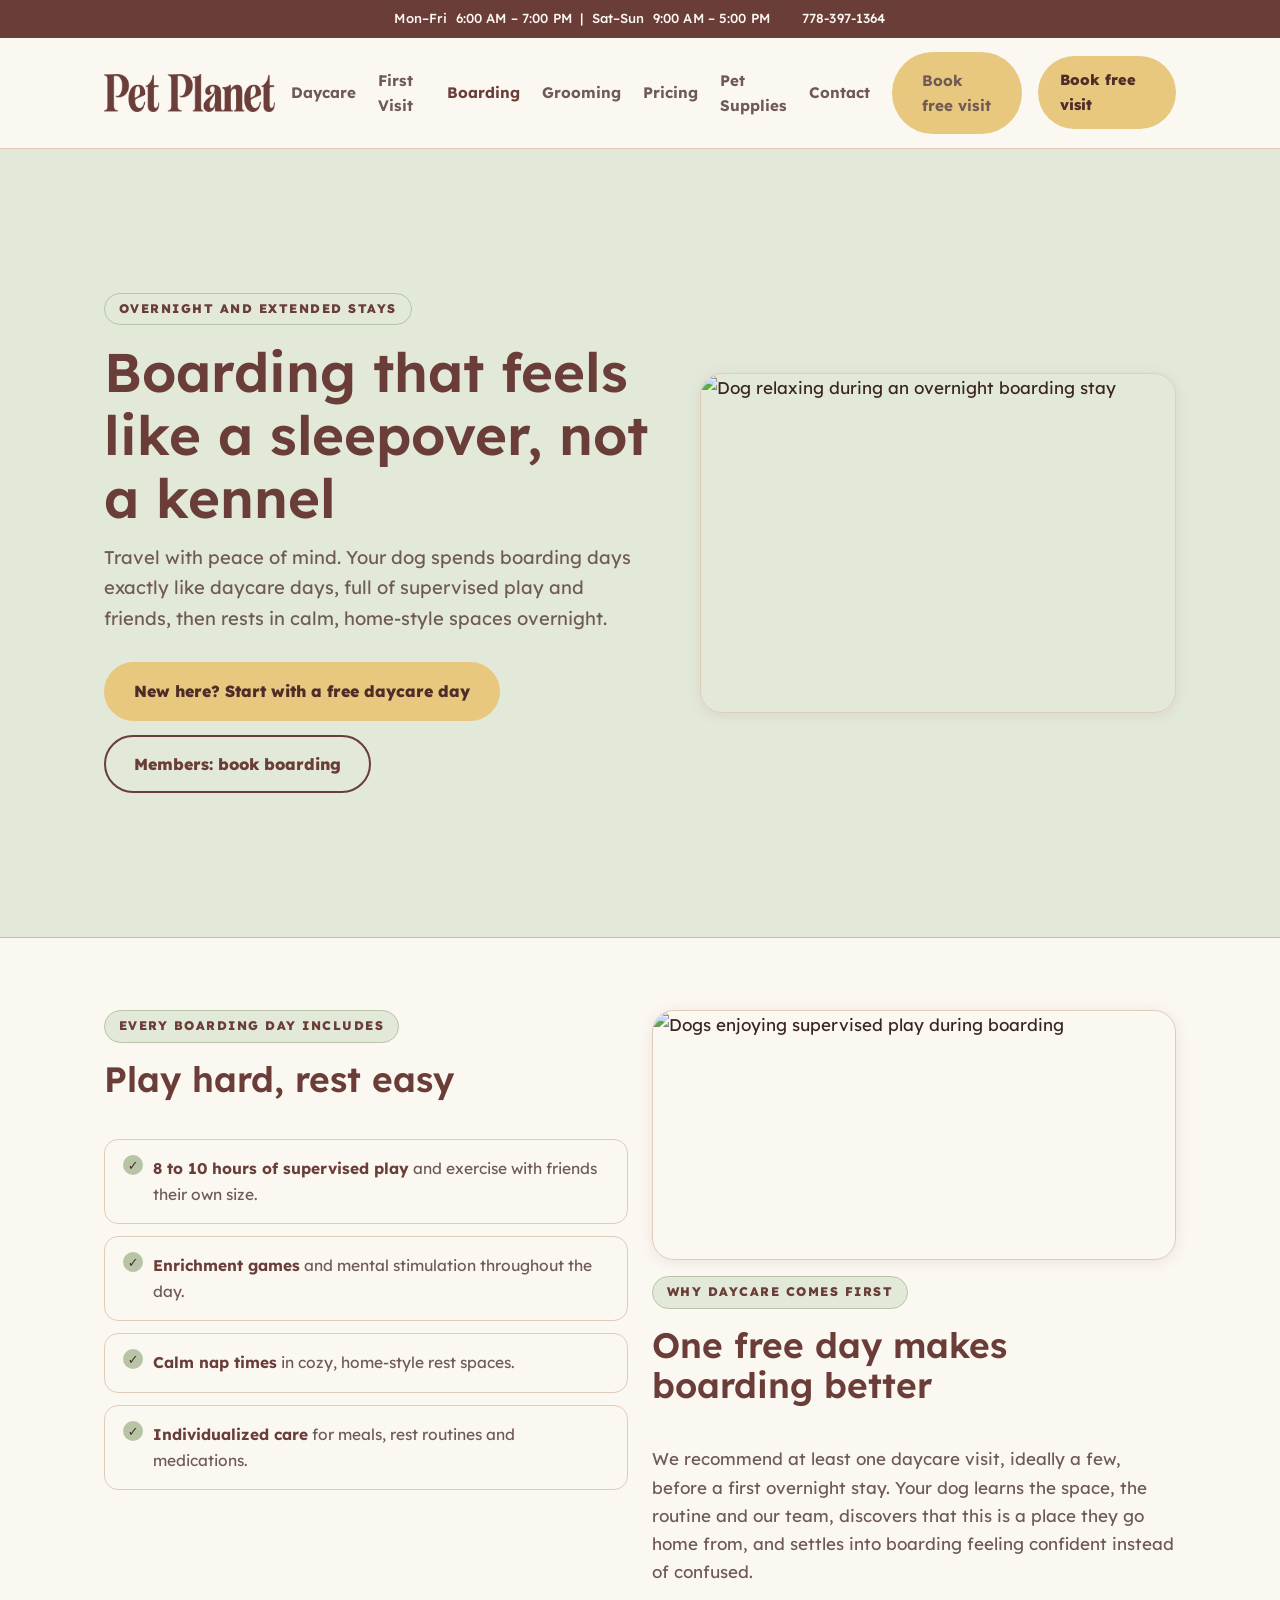
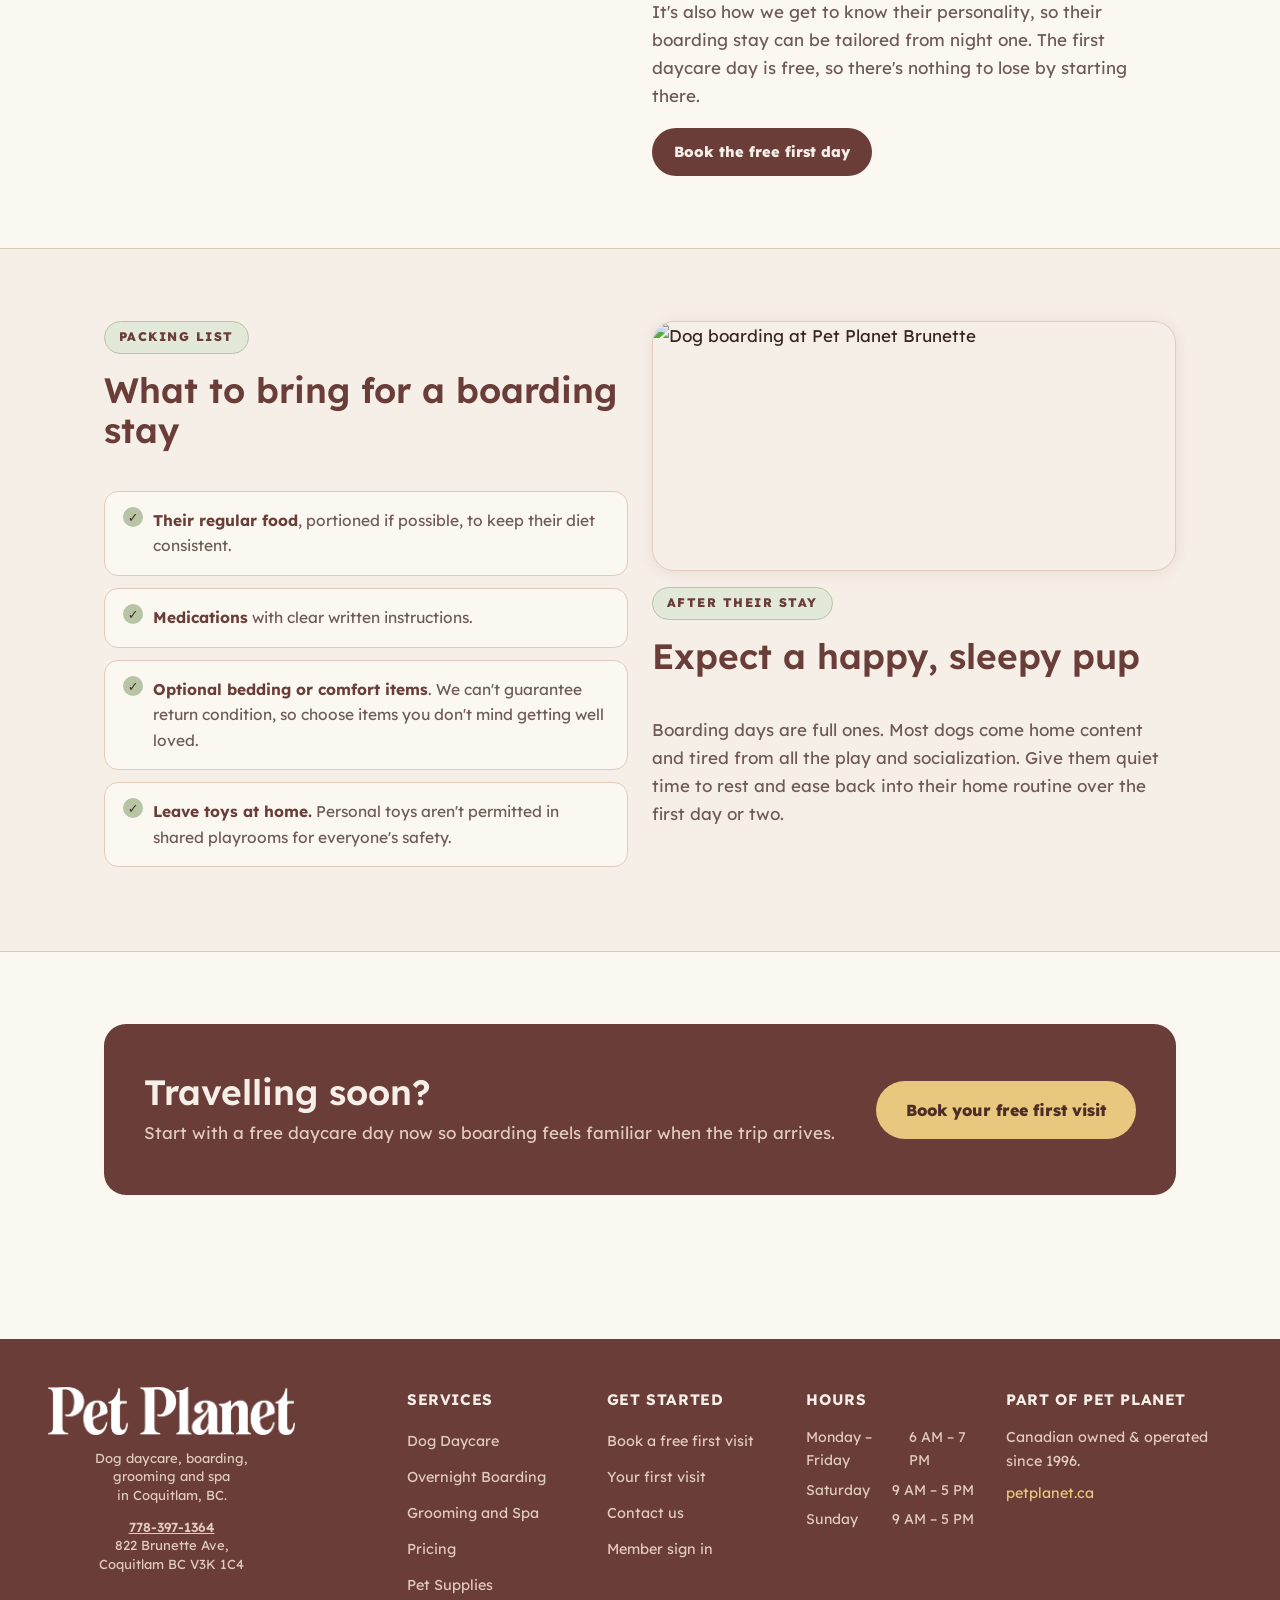
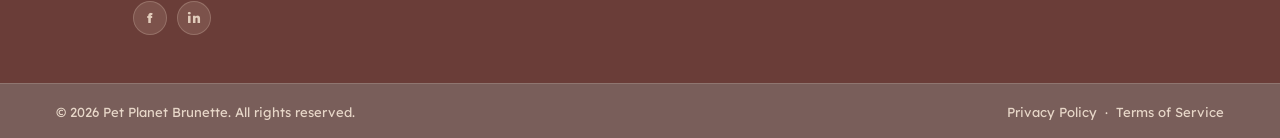
==== boarding.html @ c7ba0bad "Simplify header nav: shorten 'Your First Visit' to 'First Visit', remove Member sign in from header" ====
<!DOCTYPE html>
<html lang="en">
<head>
<meta charset="UTF-8">
<meta name="viewport" content="width=device-width, initial-scale=1">
<title>Overnight Dog Boarding in Coquitlam | Pet Planet Brunette</title>
<meta name="description" content="Safe, low-stress overnight and extended dog boarding at Pet Planet Brunette. 8 to 10 hours of daily play, home-style rest spaces, and a daycare-first introduction.">
<link rel="preconnect" href="https://fonts.googleapis.com">
<link rel="preconnect" href="https://fonts.gstatic.com" crossorigin>
<link href="https://fonts.googleapis.com/css2?family=Lexend:wght@300;400;500;600;700;800&display=swap" rel="stylesheet">
<link rel="stylesheet" href="assets/styles.css">
</head>
<body>

<div class="top-bar">
  <span>Mon&ndash;Fri &nbsp;6:00 AM &ndash; 7:00 PM &nbsp;|&nbsp; Sat&ndash;Sun &nbsp;9:00 AM &ndash; 5:00 PM</span>
  <span><a href="tel:7783971364">778-397-1364</a></span>
</div>
<header class="site-header">
  <div class="header-inner">
    <a class="logo" href="index.html">
      <img class="logo-img"
           src="assets/Pet-Planet-Wordmark-Bark-RGB.png"
           alt="Pet Planet Brunette"
           onerror="this.style.display='none';this.nextElementSibling.style.display='inline'">
      <span class="logo-fallback">Pet Planet <span>Brunette</span></span>
    </a>
    <button class="nav-toggle" aria-expanded="false" aria-label="Open menu">&#9776;</button>
    <nav class="main-nav">
      <a href="index.html">Daycare</a>
      <a href="first-visit.html">First Visit</a>
      <a href="boarding.html" class="active">Boarding</a>
      <a href="grooming.html">Grooming</a>
      <a href="pricing.html">Pricing</a>
      <a href="pet-supplies.html">Pet Supplies</a>
      <a href="contact.html">Contact</a>
    </nav>
    <div class="header-cta">
      
      <a class="btn btn-primary btn-sm" href="book.html">Book free visit</a>
    </div>
  </div>
</header>

<section class="hero">
  <div class="hero-inner">
    <div>
      <span class="eyebrow">Overnight and extended stays</span>
      <h1>Boarding that feels like a sleepover, not a kennel</h1>
      <p class="lede" style="margin-top: 14px;">Travel with peace of mind. Your dog spends boarding days exactly like daycare days, full of supervised play and friends, then rests in calm, home-style spaces overnight.</p>
      <div class="hero-actions" style="margin-top: 24px;">
        <a class="btn btn-primary" href="book.html">New here? Start with a free daycare day</a>
        <a class="btn btn-ghost" href="https://petplanetdaycare.portal.gingrapp.com/public/login">Members: book boarding</a>
      </div>
    </div>
    <img class="hero-side-img" src="https://images.unsplash.com/photo-1548199973-03cce0bbc87b?w=800&q=80" alt="Dog relaxing during an overnight boarding stay">
  </div>
</section>

<section>
  <div class="wrap">
    <div class="grid-2">
      <div>
        <div class="section-head">
          <span class="eyebrow">Every boarding day includes</span>
          <h2>Play hard, rest easy</h2>
        </div>
        <ul class="checklist">
          <li><strong>8 to 10 hours of supervised play</strong> and exercise with friends their own size.</li>
          <li><strong>Enrichment games</strong> and mental stimulation throughout the day.</li>
          <li><strong>Calm nap times</strong> in cozy, home-style rest spaces.</li>
          <li><strong>Individualized care</strong> for meals, rest routines and medications.</li>
        </ul>
      </div>
      <div>
        <img class="hero-img" src="https://images.unsplash.com/photo-1601758124510-52d02ddb7cbd?w=800&q=80" alt="Dogs enjoying supervised play during boarding">
        <div class="section-head">
          <span class="eyebrow">Why daycare comes first</span>
          <h2>One free day makes boarding better</h2>
        </div>
        <p>We recommend at least one daycare visit, ideally a few, before a first overnight stay. Your dog learns the space, the routine and our team, discovers that this is a place they go home from, and settles into boarding feeling confident instead of confused.</p>
        <p style="margin-top: 12px;">It's also how we get to know their personality, so their boarding stay can be tailored from night one. The first daycare day is free, so there's nothing to lose by starting there.</p>
        <p style="margin-top: 18px;"><a class="btn btn-dark btn-sm" href="book.html">Book the free first day</a></p>
      </div>
    </div>
  </div>
</section>

<section class="alt">
  <div class="wrap">
    <div class="grid-2">
      <div>
        <div class="section-head">
          <span class="eyebrow">Packing list</span>
          <h2>What to bring for a boarding stay</h2>
        </div>
        <ul class="checklist">
          <li><strong>Their regular food</strong>, portioned if possible, to keep their diet consistent.</li>
          <li><strong>Medications</strong> with clear written instructions.</li>
          <li><strong>Optional bedding or comfort items</strong>. We can't guarantee return condition, so choose items you don't mind getting well loved.</li>
          <li><strong>Leave toys at home.</strong> Personal toys aren't permitted in shared playrooms for everyone's safety.</li>
        </ul>
      </div>
      <div>
        <img class="hero-img" src="assets/Dog Boarding.jpg" alt="Dog boarding at Pet Planet Brunette">
        <div class="section-head">
          <span class="eyebrow">After their stay</span>
          <h2>Expect a happy, sleepy pup</h2>
        </div>
        <p>Boarding days are full ones. Most dogs come home content and tired from all the play and socialization. Give them quiet time to rest and ease back into their home routine over the first day or two.</p>
      </div>
    </div>
  </div>
</section>

<section>
  <div class="wrap">
    <div class="cta-banner">
      <div>
        <h2>Travelling soon?</h2>
        <p>Start with a free daycare day now so boarding feels familiar when the trip arrives.</p>
      </div>
      <a class="btn btn-primary" href="book.html">Book your free first visit</a>
    </div>
  </div>
</section>

<footer class="site-footer">
  <div class="footer-left">
    <img src="assets/Pet-Planet-Wordmark-Bark-RGB.png" alt="Pet Planet Brunette" style="filter:brightness(10);">
    <p>Dog daycare, boarding,<br>grooming and spa<br>in Coquitlam, BC.</p>
    <p><a href="tel:7783971364" style="color:var(--bone);font-weight:600;">778-397-1364</a><br>822 Brunette Ave,<br>Coquitlam BC V3K 1C4</p>
    <div class="footer-social">
      <a href="https://www.facebook.com/Petplanetbrunette" aria-label="Facebook" title="Facebook">f</a>
      <a href="https://www.instagram.com/petplanetbrunette/" aria-label="Instagram" title="Instagram">in</a>
    </div>
  </div>
  <div class="footer-right">
    <div>
      <h4>Services</h4>
      <ul>
        <li><a href="index.html">Dog Daycare</a></li>
        <li><a href="boarding.html">Overnight Boarding</a></li>
        <li><a href="grooming.html">Grooming and Spa</a></li>
        <li><a href="pricing.html">Pricing</a></li>
        <li><a href="pet-supplies.html">Pet Supplies</a></li>
      </ul>
    </div>
    <div>
      <h4>Get Started</h4>
      <ul>
        <li><a href="book.html">Book a free first visit</a></li>
        <li><a href="first-visit.html">Your first visit</a></li>
        <li><a href="contact.html">Contact us</a></li>
        <li><a href="https://petplanetdaycare.portal.gingrapp.com/public/login">Member sign in</a></li>
      </ul>
    </div>
    <div>
      <h4>Hours</h4>
      <div class="hours-row"><span>Monday &ndash; Friday</span><span>6 AM &ndash; 7 PM</span></div>
      <div class="hours-row"><span>Saturday</span><span>9 AM &ndash; 5 PM</span></div>
      <div class="hours-row"><span>Sunday</span><span>9 AM &ndash; 5 PM</span></div>
    </div>
    <div>
      <h4>Part of Pet Planet</h4>
      <p>Canadian owned &amp; operated since 1996.</p>
      <p style="margin-top:8px;"><a href="https://petplanet.ca" style="color:var(--butter);">petplanet.ca</a></p>
    </div>
  </div>
</footer>
<div class="footer-legal">
  <span>&copy; 2026 Pet Planet Brunette. All rights reserved.</span>
  <span>
    <a href="https://petplanet.ca/policies/privacy-policy">Privacy Policy</a> &nbsp;&middot;&nbsp;
    <a href="https://petplanet.ca/policies/terms-of-service">Terms of Service</a>
  </span>
</div><script src="assets/app.js"></script>
</body>
</html>
---- assets/styles.css ----
/* Pet Planet Brunette — brand palette only:
   Bark #6A3D38 | Sage #B7C4A5 | Butter #E8C77E | Bone #E1CCBB */

:root {
  --bark: #6A3D38;
  --bark-deep: #4E2C28;
  --sage: #B7C4A5;
  --sage-light: #E3E9D9;
  --butter: #E8C77E;
  --butter-deep: #D4AC55;
  --bone: #E1CCBB;
  --bone-light: #F6EFE7;
  --bone-lighter: #FBF7F1;
  --ink: #3A2522;
  --ink-soft: #6F5A55;
  --radius: 14px;
  --radius-lg: 22px;
  --shadow: 0 2px 14px rgba(106, 61, 56, 0.10);
  --max: 1120px;
}

* { margin: 0; padding: 0; box-sizing: border-box; }

/* Prevent horizontal overflow on all screens */
html, body { overflow-x: hidden; max-width: 100%; }

html { scroll-behavior: smooth; }

body {
  font-family: "Lexend", system-ui, sans-serif;
  color: var(--ink);
  background: var(--bone-lighter);
  line-height: 1.65;
  font-size: 17px;
}

h1, h2, h3, .display {
  font-family: "Lexend", sans-serif;
  font-weight: 600;
  line-height: 1.15;
  color: var(--bark);
}

h1 { font-size: clamp(2.1rem, 4.5vw, 3.4rem); }
h2 { font-size: clamp(1.6rem, 3vw, 2.2rem); }
h3 { font-size: 1.25rem; }

p { color: var(--ink-soft); }

a { color: var(--bark); }

img { max-width: 100%; display: block; }

.wrap { max-width: var(--max); margin: 0 auto; padding: 0 24px; }

.eyebrow {
  display: inline-block;
  font-size: 0.78rem;
  font-weight: 800;
  letter-spacing: 0.12em;
  text-transform: uppercase;
  color: var(--bark);
  background: var(--sage-light);
  border: 1px solid var(--sage);
  padding: 5px 14px;
  border-radius: 999px;
  margin-bottom: 16px;
}

/* Buttons */
.btn {
  display: inline-flex;
  align-items: center;
  justify-content: center;
  font-family: "Lexend", sans-serif;
  font-weight: 800;
  font-size: 1rem;
  text-decoration: none;
  border-radius: 999px;
  padding: 14px 28px;
  min-height: 48px;
  border: 2px solid transparent;
  cursor: pointer;
  transition: transform 0.15s ease, box-shadow 0.15s ease, background 0.15s ease;
}
.btn:hover { transform: translateY(-2px); box-shadow: var(--shadow); }
.btn:focus-visible { outline: 3px solid var(--butter-deep); outline-offset: 2px; }

.btn-primary { background: var(--butter); color: var(--bark-deep); }
.btn-primary:hover { background: var(--butter-deep); }

.btn-dark { background: var(--bark); color: var(--bone-light); }
.btn-dark:hover { background: var(--bark-deep); }

.btn-ghost {
  background: transparent;
  color: var(--bark);
  border-color: var(--bark);
}
.btn-ghost:hover { background: var(--bone-light); }

.btn-sm { padding: 10px 20px; font-size: 0.92rem; min-height: 44px; }

/* Top bar */
.top-bar {
  background: var(--bark);
  color: var(--bone-lighter);
  display: flex;
  justify-content: center;
  gap: 32px;
  padding: 8px 24px;
  font-size: 0.82rem;
  font-weight: 500;
  letter-spacing: 0.01em;
}
.top-bar a { color: var(--bone-lighter); text-decoration: none; }
.top-bar a:hover { text-decoration: underline; }

/* Logo fallback */
.logo-fallback {
  font-family: "Lexend", sans-serif;
  font-weight: 700;
  font-size: 1.1rem;
  color: var(--bark);
  display: none;
}
.logo-fallback span { color: var(--butter-deep, #b8960a); }

/* Header */
.site-header {
  background: var(--bone-lighter);
  border-bottom: 1px solid var(--bone);
  position: sticky;
  top: 0;
  z-index: 50;
}
.header-inner {
  display: flex;
  align-items: center;
  justify-content: space-between;
  gap: 16px;
  padding: 14px 24px;
  max-width: var(--max);
  margin: 0 auto;
}
.logo {
  font-family: "Lexend", sans-serif;
  font-weight: 700;
  font-size: 1.35rem;
  color: var(--bark);
  text-decoration: none;
  letter-spacing: 0.01em;
  white-space: nowrap;
}
.logo span { color: var(--butter-deep); }

.main-nav { display: flex; align-items: center; gap: 22px; }
.main-nav a {
  text-decoration: none;
  font-weight: 700;
  font-size: 0.95rem;
  color: var(--ink-soft);
  min-height: 44px;
  display: inline-flex;
  align-items: center;
}
.main-nav a:hover, .main-nav a.active { color: var(--bark); }

.header-cta { display: flex; align-items: center; gap: 12px; }
.signin-link {
  font-size: 0.88rem;
  font-weight: 700;
  color: var(--ink-soft);
  text-decoration: none;
}
.signin-link:hover { color: var(--bark); }

.nav-toggle {
  display: none;
  background: none;
  border: 2px solid var(--bark);
  border-radius: 8px;
  color: var(--bark);
  font-size: 1.2rem;
  padding: 4px 10px;
  cursor: pointer;
}

/* Hero */
.hero {
  background: var(--sage-light);
  border-bottom: 1px solid var(--sage);
}
.hero-inner {
  display: grid;
  grid-template-columns: 1.15fr 1fr;
  gap: 48px;
  align-items: center;
  padding: 72px 24px;
  max-width: var(--max);
  margin: 0 auto;
}
.hero h1 em {
  font-style: normal;
  background: linear-gradient(transparent 62%, var(--butter) 62%);
}
.hero p.lede { font-size: 1.15rem; margin: 18px 0 28px; }
.hero-actions { display: flex; gap: 14px; flex-wrap: wrap; }
.hero-note { margin-top: 14px; font-size: 0.9rem; color: var(--ink-soft); }

.hero-card {
  background: var(--bone-lighter);
  border: 1px solid var(--bone);
  border-radius: var(--radius-lg);
  box-shadow: var(--shadow);
  padding: 28px;
}
.hero-card h3 { margin-bottom: 8px; }
.hero-card ul { list-style: none; margin-top: 14px; }
.hero-card li {
  padding: 9px 0 9px 30px;
  position: relative;
  color: var(--ink-soft);
  border-bottom: 1px dashed var(--bone);
  font-size: 0.97rem;
}
.hero-card li:last-child { border-bottom: none; }
.hero-card li::before {
  content: "";
  position: absolute;
  left: 0;
  top: 14px;
  width: 16px;
  height: 16px;
  border-radius: 50%;
  background: var(--sage);
  box-shadow: inset 0 0 0 4px var(--sage-light);
  border: 1px solid var(--bark);
  opacity: 0.85;
}

/* Sections */
section { padding: 72px 0; }
.section-head { max-width: 640px; margin-bottom: 40px; }
.section-head p { margin-top: 10px; }
.center { text-align: center; }
.center .section-head { margin-left: auto; margin-right: auto; }

.alt { background: var(--bone-light); border-top: 1px solid var(--bone); border-bottom: 1px solid var(--bone); }
.dark { background: var(--bark); }
.dark h2, .dark h3 { color: var(--bone-light); }
.dark p { color: var(--bone); }

/* Cards */
.grid-3 { display: grid; grid-template-columns: repeat(3, 1fr); gap: 24px; }
.grid-2 { display: grid; grid-template-columns: repeat(2, 1fr); gap: 24px; }

.card {
  background: var(--bone-lighter);
  border: 1px solid var(--bone);
  border-radius: var(--radius-lg);
  padding: 28px;
  display: flex;
  flex-direction: column;
  gap: 12px;
}
.card .tag {
  align-self: flex-start;
  font-size: 0.72rem;
  font-weight: 800;
  letter-spacing: 0.1em;
  text-transform: uppercase;
  color: var(--bark-deep);
  background: var(--butter);
  padding: 4px 12px;
  border-radius: 999px;
}
.card p { font-size: 0.97rem; flex-grow: 1; }
.card a.cardlink { font-weight: 800; text-decoration: none; }
.card a.cardlink::after { content: " \2192"; }

/* Steps */
.steps { counter-reset: step; display: grid; grid-template-columns: repeat(3, 1fr); gap: 24px; }
.step {
  counter-increment: step;
  background: var(--bone-lighter);
  border: 1px solid var(--bone);
  border-radius: var(--radius-lg);
  padding: 28px;
}
.step::before {
  content: counter(step);
  display: inline-grid;
  place-items: center;
  width: 44px;
  height: 44px;
  border-radius: 50%;
  background: var(--bark);
  color: var(--butter);
  font-family: "Lexend", sans-serif;
  font-weight: 700;
  font-size: 1.2rem;
  margin-bottom: 14px;
}
.step h3 { margin-bottom: 8px; }
.step p { font-size: 0.96rem; }

/* Feature list */
.features { display: grid; grid-template-columns: repeat(3, 1fr); gap: 18px; }
.feature {
  background: var(--bone-lighter);
  border: 1px solid var(--bone);
  border-radius: var(--radius);
  padding: 20px 22px;
}
.feature h3 { font-size: 1.05rem; margin-bottom: 6px; }
.feature p { font-size: 0.92rem; }

/* Reviews */
.review {
  background: var(--bone-lighter);
  border: 1px solid var(--bone);
  border-radius: var(--radius-lg);
  padding: 26px;
}
.stars { color: var(--butter-deep); letter-spacing: 2px; font-size: 1rem; margin-bottom: 10px; }
.review p { font-size: 0.96rem; font-style: italic; }
.review .who { margin-top: 14px; font-style: normal; font-weight: 800; color: var(--bark); font-size: 0.9rem; }

/* Price tables */
.price-block {
  background: var(--bone-lighter);
  border: 1px solid var(--bone);
  border-radius: var(--radius-lg);
  padding: 26px;
}
.price-block h3 { margin-bottom: 14px; }
.price-row {
  display: flex;
  justify-content: space-between;
  gap: 16px;
  padding: 9px 0;
  border-bottom: 1px dashed var(--bone);
  font-size: 0.97rem;
  color: var(--ink-soft);
}
.price-row:last-child { border-bottom: none; }
.price-row strong { color: var(--bark); white-space: nowrap; }

table.enroll {
  width: 100%;
  border-collapse: collapse;
  font-size: 0.96rem;
}
table.enroll th, table.enroll td {
  text-align: left;
  padding: 10px 12px;
  border-bottom: 1px solid var(--bone);
  color: var(--ink-soft);
}
table.enroll th { color: var(--bark); font-weight: 800; background: var(--sage-light); }
table.enroll tr:last-child td { border-bottom: none; }

/* Specials */
.special {
  position: relative;
  background: var(--bone-lighter);
  border: 2px solid var(--bone);
  border-radius: var(--radius-lg);
  padding: 30px 26px 26px;
  display: flex;
  flex-direction: column;
}
.special.popular { border-color: var(--butter-deep); background: #FDF6E6; }
.special .badge {
  position: absolute;
  top: -14px;
  left: 24px;
  background: var(--butter);
  color: var(--bark-deep);
  font-size: 0.74rem;
  font-weight: 800;
  letter-spacing: 0.08em;
  text-transform: uppercase;
  padding: 5px 14px;
  border-radius: 999px;
}
.special .price {
  font-family: "Lexend", sans-serif;
  font-size: 2.4rem;
  color: var(--bark);
  margin: 6px 0 2px;
}
.special .price small { font-size: 1rem; color: var(--ink-soft); font-family: "Lexend", sans-serif; }
.special ul { list-style: none; margin: 16px 0 22px; flex-grow: 1; }
.special li {
  padding: 7px 0 7px 26px;
  position: relative;
  font-size: 0.95rem;
  color: var(--ink-soft);
  border-bottom: 1px dashed var(--bone);
}
.special li:last-child { border-bottom: none; }
.special li::before {
  content: "\2713";
  position: absolute;
  left: 0;
  color: var(--bark);
  font-weight: 800;
}

/* Requirements / checklist */
.checklist { list-style: none; }
.checklist li {
  background: var(--bone-lighter);
  border: 1px solid var(--bone);
  border-radius: var(--radius);
  padding: 16px 18px 16px 48px;
  margin-bottom: 12px;
  position: relative;
  font-size: 0.97rem;
  color: var(--ink-soft);
}
.checklist li::before {
  content: "\2713";
  position: absolute;
  left: 18px;
  top: 15px;
  width: 20px;
  height: 20px;
  border-radius: 50%;
  background: var(--sage);
  color: var(--bark-deep);
  font-size: 0.8rem;
  font-weight: 800;
  display: grid;
  place-items: center;
}
.checklist strong { color: var(--bark); }

/* CTA banner */
.cta-banner {
  background: var(--bark);
  border-radius: var(--radius-lg);
  padding: 48px 40px;
  display: flex;
  align-items: center;
  justify-content: space-between;
  gap: 28px;
  flex-wrap: wrap;
}
.cta-banner h2 { color: var(--bone-light); }
.cta-banner p { color: var(--bone); margin-top: 6px; }

/* Booking calendar */
.booking-shell {
  display: grid;
  grid-template-columns: 1.1fr 1fr;
  gap: 28px;
  align-items: start;
}
.panel {
  background: var(--bone-lighter);
  border: 1px solid var(--bone);
  border-radius: var(--radius-lg);
  padding: 26px;
  box-shadow: var(--shadow);
}
.panel h3 { margin-bottom: 4px; }
.panel .sub { font-size: 0.9rem; margin-bottom: 18px; }

.cal-head {
  display: flex;
  align-items: center;
  justify-content: space-between;
  margin-bottom: 14px;
}
.cal-head .month { font-family: "Lexend", sans-serif; font-weight: 600; color: var(--bark); font-size: 1.1rem; }
.cal-nav {
  background: var(--bone-light);
  border: 1px solid var(--bone);
  border-radius: 8px;
  width: 36px;
  height: 36px;
  font-size: 1rem;
  color: var(--bark);
  cursor: pointer;
}
.cal-nav:disabled { opacity: 0.35; cursor: default; }

.cal-grid {
  display: grid;
  grid-template-columns: repeat(7, 1fr);
  gap: 6px;
}
.cal-dow {
  font-size: 0.72rem;
  font-weight: 800;
  text-transform: uppercase;
  letter-spacing: 0.06em;
  color: var(--ink-soft);
  text-align: center;
  padding-bottom: 4px;
}
.cal-day {
  aspect-ratio: 1;
  border: 1px solid var(--bone);
  background: #fff;
  border-radius: 10px;
  font-family: "Lexend", sans-serif;
  font-weight: 700;
  font-size: 0.92rem;
  color: var(--bark);
  cursor: pointer;
  transition: background 0.12s ease;
}
.cal-day:hover:not(:disabled) { background: var(--sage-light); }
.cal-day:disabled { background: transparent; border-color: transparent; color: var(--bone); cursor: default; }
.cal-day.empty { visibility: hidden; }
.cal-day.selected { background: var(--bark); color: var(--butter); border-color: var(--bark); }

.slot-grid { display: grid; grid-template-columns: repeat(3, 1fr); gap: 10px; margin-top: 8px; }
.slot {
  border: 1.5px solid var(--bone);
  background: #fff;
  border-radius: 10px;
  padding: 10px 6px;
  font-weight: 700;
  font-size: 0.9rem;
  color: var(--bark);
  cursor: pointer;
}
.slot:hover { background: var(--sage-light); }
.slot.selected { background: var(--butter); border-color: var(--butter-deep); }
.slot-hint { font-size: 0.88rem; color: var(--ink-soft); margin-top: 12px; }

/* Form */
.form-grid { display: grid; grid-template-columns: 1fr 1fr; gap: 14px; }
.form-grid .full { grid-column: 1 / -1; }
label { font-size: 0.86rem; font-weight: 800; color: var(--bark); display: block; margin-bottom: 5px; }
input, select, textarea {
  width: 100%;
  font-family: "Lexend", sans-serif;
  font-size: 16px; /* 16px prevents iOS auto-zoom on focus */
  color: var(--ink);
  background: #fff;
  border: 1.5px solid var(--bone);
  border-radius: 10px;
  padding: 13px 15px;
  min-height: 48px;
}
input:focus, select:focus, textarea:focus {
  outline: none;
  border-color: var(--bark);
  box-shadow: 0 0 0 3px var(--sage-light);
}
textarea { resize: vertical; min-height: 84px; }

.summary {
  background: var(--sage-light);
  border: 1px solid var(--sage);
  border-radius: var(--radius);
  padding: 14px 16px;
  font-size: 0.93rem;
  color: var(--bark-deep);
  margin-bottom: 16px;
  font-weight: 700;
}

.confirm {
  text-align: center;
  padding: 40px 20px;
}
.confirm .paw {
  width: 64px;
  height: 64px;
  border-radius: 50%;
  background: var(--sage);
  display: grid;
  place-items: center;
  margin: 0 auto 18px;
  font-size: 1.6rem;
  color: var(--bark-deep);
  font-weight: 800;
}
.hidden { display: none !important; }

/* FAQ */
details {
  background: var(--bone-lighter);
  border: 1px solid var(--bone);
  border-radius: var(--radius);
  padding: 18px 22px;
  margin-bottom: 12px;
}
details summary {
  font-weight: 800;
  color: var(--bark);
  cursor: pointer;
  font-size: 1rem;
}
details p { margin-top: 10px; font-size: 0.95rem; }


/* Images */
.hero-side-img {
  width: 100%;
  height: 340px;
  object-fit: cover;
  border-radius: var(--radius-lg);
  border: 1px solid var(--bone);
  box-shadow: var(--shadow);
}
@media (max-width: 920px) {
  .hero-side-img { height: 240px; }
}
.hero-img {
  width: 100%;
  height: 250px;
  object-fit: cover;
  border-radius: var(--radius-lg);
  border: 1px solid var(--bone);
  box-shadow: var(--shadow);
  margin-bottom: 16px;
}
.card-img {
  width: 100%;
  height: 180px;
  object-fit: cover;
  border-radius: var(--radius);
  border: 1px solid var(--bone);
}
.split-img {
  width: 100%;
  height: 100%;
  min-height: 280px;
  object-fit: cover;
  border-radius: var(--radius-lg);
  border: 1px solid var(--bone);
  box-shadow: var(--shadow);
}
.banner-img {
  width: 100%;
  height: 320px;
  object-fit: cover;
  border-radius: var(--radius-lg);
  border: 1px solid var(--bone);
}

/* Footer */
.site-footer {
  display: flex;
  margin-top: 72px;
  min-height: 260px;
}
.footer-left {
  background: var(--bark);
  padding: 48px 56px 48px 48px;
  display: flex;
  flex-direction: column;
  align-items: center;
  justify-content: center;
  min-width: 260px;
  gap: 14px;
  text-align: center;
}
.footer-left img { height: 48px; width: auto; }
.footer-left p { font-size: 0.82rem; color: var(--bone); line-height: 1.4; margin: 0; }
.footer-left p a { color: var(--bone); font-weight: 600; }
.footer-left p a:hover { color: var(--butter); }
.footer-right {
  flex: 1;
  background: var(--bark);
  color: var(--bone);
  padding: 48px 56px;
  display: grid;
  grid-template-columns: 1fr 1fr 1fr 1.3fr;
  gap: 32px;
  align-content: start;
}
.footer-right h4 {
  font-family: "Lexend", sans-serif;
  color: var(--bone-light);
  font-size: 0.95rem;
  font-weight: 700;
  margin-bottom: 14px;
  text-transform: uppercase;
  letter-spacing: 0.04em;
}
.footer-right a { color: var(--bone); text-decoration: none; font-size: 0.9rem; }
.footer-right a:hover { color: var(--butter); }
.footer-right ul { list-style: none; }
.footer-right li { margin-bottom: 8px; }
.footer-right p { color: var(--bone); font-size: 0.9rem; }
.hours-row { display: flex; justify-content: space-between; font-size: 0.88rem; margin-bottom: 6px; gap: 12px; }
.footer-social { display: flex; gap: 10px; margin-top: 4px; }
.footer-social a {
  display: inline-grid;
  place-items: center;
  width: 34px; height: 34px;
  border-radius: 50%;
  background: rgba(225,204,187,0.15);
  color: var(--bone);
  font-size: 0.85rem;
  font-weight: 800;
  text-decoration: none;
  border: 1px solid rgba(225,204,187,0.25);
}
.footer-social a:hover { background: rgba(225,204,187,0.3); color: var(--butter); }
.footer-legal {
  background: var(--bark-deep);
  padding: 14px 56px;
  display: flex;
  justify-content: flex-end;
  flex-wrap: wrap;
  gap: 10px;
  font-size: 0.8rem;
  color: rgba(225,204,187,0.6);
}
.footer-legal a { color: rgba(225,204,187,0.6); text-decoration: none; }
.footer-legal a:hover { color: var(--butter); }


/* Ticker Ribbon */
.ticker-wrap {
  background: #6A3D38;
  overflow: hidden;
  padding: 12px 0;
  border-top: 3px solid #B7C4A5;
  border-bottom: 3px solid #B7C4A5;
  width: 100%;
}
.ticker-track {
  display: flex;
  width: max-content;
  animation: ticker-scroll 20s linear infinite;
}
.ticker-item {
  display: inline-block;
  font-size: 0.9rem;
  font-weight: 700;
  color: #B7C4A5;
  letter-spacing: 0.06em;
  text-transform: uppercase;
  padding: 0 32px;
  white-space: nowrap;
}
.ticker-sep {
  color: #B7C4A5;
  opacity: 0.5;
  font-size: 1rem;
  align-self: center;
}
@keyframes ticker-scroll {
  0%   { transform: translateX(0); }
  100% { transform: translateX(-50%); }
}

/* Summer Banner */
.summer-banner {
  position: relative;
  overflow: hidden;
  background: url('Daycare Dogs Home page.jpg') center/cover no-repeat;
  border-radius: 0;
  margin: 0;
}
.summer-banner::before {
  content: '';
  position: absolute;
  inset: 0;
  background: linear-gradient(to right, rgba(0,0,0,0.58) 0%, rgba(0,0,0,0.2) 60%, rgba(0,0,0,0.05) 100%);
}
.summer-banner-inner {
  position: relative;
  max-width: var(--max);
  margin: 0 auto;
  padding: 72px 56px;
}
.summer-banner-text { max-width: 520px; }
.summer-badges { display: flex; gap: 10px; margin-bottom: 20px; }
.badge-summer {
  background: #e8620a;
  color: #fff;
  font-size: 0.78rem;
  font-weight: 700;
  letter-spacing: 0.06em;
  padding: 5px 14px;
  border-radius: 999px;
}
.badge-limited {
  background: #2a9d5c;
  color: #fff;
  font-size: 0.78rem;
  font-weight: 700;
  letter-spacing: 0.06em;
  padding: 5px 14px;
  border-radius: 999px;
}
.summer-title { color: #fff; font-size: clamp(2rem, 4vw, 3rem); margin-bottom: 10px; }
.summer-sub { color: rgba(255,255,255,0.88); font-size: 1rem; margin-bottom: 16px; }
.summer-price { font-size: 2.8rem; font-weight: 800; color: #fff; line-height: 1; margin-bottom: 24px; }
.summer-price small { font-size: 1rem; font-weight: 400; opacity: 0.85; }
@media (max-width: 768px) {
  .summer-banner { margin: 0; border-radius: 0; }
  .summer-banner-inner { padding: 48px 28px; }
}

/* Logo image */
.logo-img { height: 38px; width: auto; display: block; }

/* Header phone */
.header-phone {
  font-size: 0.88rem;
  font-weight: 700;
  color: var(--bark);
  text-decoration: none;
  white-space: nowrap;
  border: 1.5px solid var(--bone);
  border-radius: 999px;
  padding: 7px 14px;
  background: var(--bone-lighter);
}
.header-phone:hover { background: var(--bone-light); }

@media (max-width: 920px) {
  .header-phone { display: none; }
}

/* Footer brand strip */
.footer-brand {
  display: flex;
  align-items: center;
  gap: 14px;
  margin-bottom: 10px;
}
.footer-tagline {
  font-size: 0.82rem;
  color: var(--bone);
  margin-top: 4px;
  line-height: 1.4;
}
.footer-social { display: flex; gap: 10px; margin-top: 14px; }
.footer-social a {
  display: inline-grid;
  place-items: center;
  width: 34px; height: 34px;
  border-radius: 50%;
  background: rgba(225,204,187,0.15);
  color: var(--bone);
  font-size: 0.85rem;
  font-weight: 800;
  text-decoration: none;
  border: 1px solid rgba(225,204,187,0.25);
}
.footer-social a:hover { background: rgba(225,204,187,0.3); color: var(--butter); }
.footer-legal {
  border-top: 1px solid rgba(225,204,187,0.2);
  padding-top: 18px;
  display: flex;
  justify-content: space-between;
  flex-wrap: wrap;
  gap: 10px;
  font-size: 0.82rem;
  color: var(--bone);
  opacity: 0.75;
}
.footer-legal a { color: var(--bone); text-decoration: none; }
.footer-legal a:hover { color: var(--butter); }

/* Mobile nav CTA button — hidden on desktop, shown inside hamburger menu */
.nav-cta-mobile { display: none; }

/* Responsive */
@media (max-width: 920px) {
  .hero-inner, .booking-shell, .grid-2 { grid-template-columns: 1fr; }
  .grid-3, .steps, .features { grid-template-columns: 1fr 1fr; }
  .footer-right { grid-template-columns: 1fr 1fr; padding: 36px 32px; }
  .footer-left { min-width: 180px; padding: 36px 40px 36px 28px; }
  .footer-left img { height: 40px; }
  .main-nav {
    display: none;
    position: absolute;
    top: 100%;
    left: 0;
    right: 0;
    background: var(--bone-lighter);
    border-bottom: 2px solid var(--bone);
    flex-direction: column;
    align-items: flex-start;
    padding: 16px 24px 20px;
    gap: 4px;
    box-shadow: 0 8px 24px rgba(106,61,56,0.10);
    z-index: 100;
  }
  .main-nav a { width: 100%; padding: 12px 0; border-bottom: 1px solid var(--bone); font-size: 1rem; }
  .main-nav a:last-of-type { border-bottom: none; }
  .main-nav.open { display: flex; }
  .nav-toggle { display: block; min-height: 44px; min-width: 44px; }
  .signin-link { display: none; }
  /* Hide header CTA button — shown inside nav instead */
  .header-cta .btn { display: none; }
  .nav-cta-mobile { display: inline-flex; margin-top: 12px; width: 100%; justify-content: center; }
}

@media (max-width: 600px) {
  .wrap { padding: 0 16px; }
  .grid-3, .steps, .features, .form-grid { grid-template-columns: 1fr; }
  .site-footer { flex-direction: column; }
  .footer-left { border-radius: 0; padding: 32px 24px; min-width: 100%; }
  .footer-right { grid-template-columns: 1fr; padding: 32px 24px; }
  .footer-legal { padding: 14px 24px; justify-content: center; text-align: center; }
  .slot-grid { grid-template-columns: 1fr 1fr; }
  .slot { min-height: 48px; font-size: 0.95rem; }
  section { padding: 44px 0; }
  /* Hero */
  .hero-inner { padding: 36px 16px; gap: 24px; }
  .hero p.lede { font-size: 1rem; margin: 12px 0 18px; }
  .hero-actions { flex-direction: column; align-items: stretch; }
  .hero-actions .btn { width: 100%; }
  .hero-side-img { height: 200px; }
  .hero-img { height: 200px; }
  /* CTA banner */
  .cta-banner { padding: 28px 20px; flex-direction: column; align-items: stretch; gap: 18px; }
  .cta-banner .btn { width: 100%; }
  /* Summer banner */
  .summer-banner-inner { padding: 36px 20px; }
  .summer-price { font-size: 1.8rem; }
  .summer-title { font-size: 1.8rem; }
  /* Top bar: hide on mobile to save space */
  .top-bar { display: none; }
  /* Section head */
  .section-head { margin-bottom: 24px; }
  /* Hours table */
  .hours-row { flex-direction: column; gap: 2px; margin-bottom: 10px; }
  /* Calendar */
  .cal-day { min-height: 40px; font-size: 0.82rem; border-radius: 8px; }
  .cal-dow { font-size: 0.65rem; }
  /* Checklist */
  .checklist li { padding: 14px 16px 14px 44px; }
  /* Cards */
  .card { padding: 20px; }
  .card-img { height: 160px; }
}

@media (max-width: 380px) {
  h1 { font-size: 1.75rem; }
  h2 { font-size: 1.4rem; }
  .btn { font-size: 0.95rem; padding: 13px 22px; }
  .summer-price { font-size: 1.6rem; }
}

/* Table overflow on mobile */
table.enroll { display: block; overflow-x: auto; -webkit-overflow-scrolling: touch; }

/* Ensure all images never overflow */
img, iframe { max-width: 100%; }

/* Booking page mobile fixes */
@media (max-width: 900px) {
  .booking-shell {
    display: grid !important;
    grid-template-columns: 1fr !important;
    gap: 20px !important;
  }
  .booking-shell > div { width: 100% !important; box-sizing: border-box; }
  .booking-shell .panel { width: 100%; box-sizing: border-box; }
  .cal-grid { gap: 4px; }
  .cal-day { min-height: 38px; font-size: 0.78rem; }
  .cal-head { gap: 8px; }
  /* Fix submit button on mobile — prevent circular shape */
  button[type="submit"].btn {
    border-radius: 16px !important;
    min-height: 56px;
    font-size: 1rem;
    padding: 16px 24px;
    width: 100% !important;
    display: block !important;
  }
}
@media (prefers-reduced-motion: reduce) {
  * { transition: none !important; animation: none !important; }
  html { scroll-behavior: auto; }
}
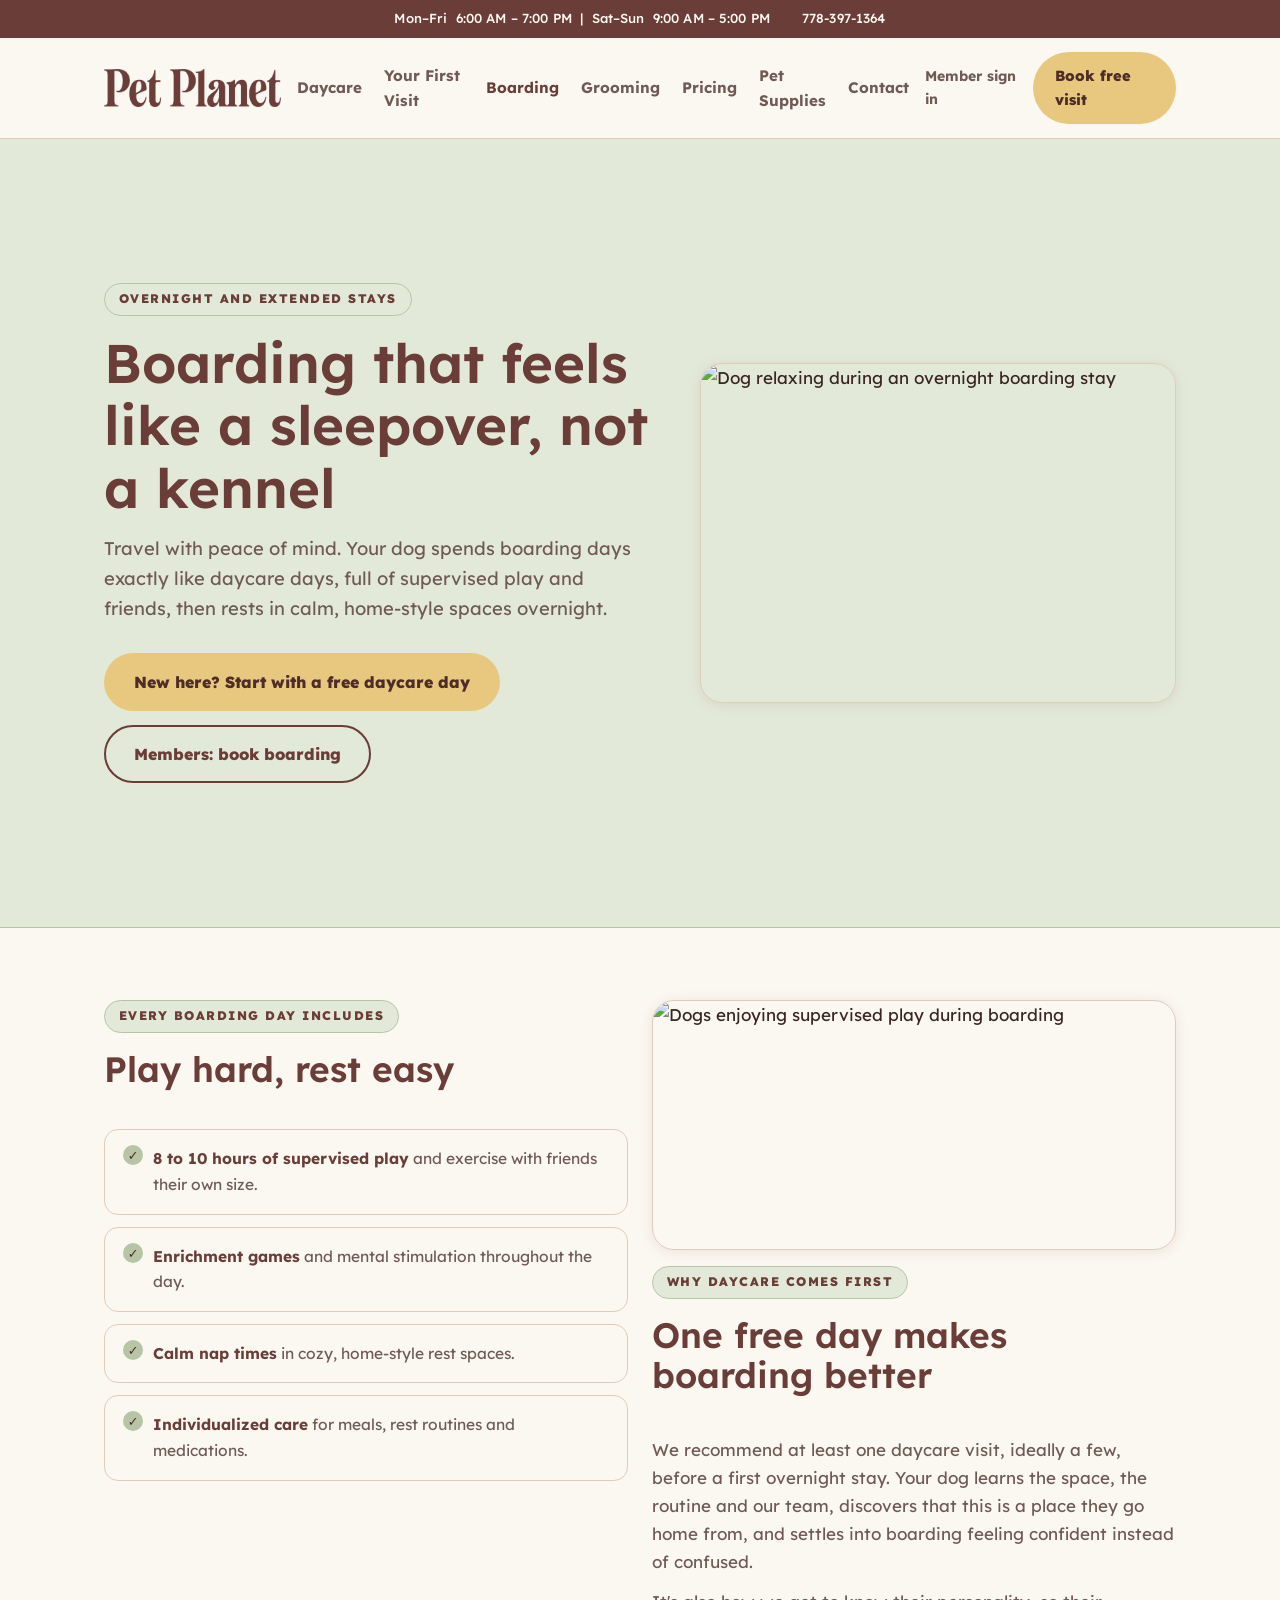
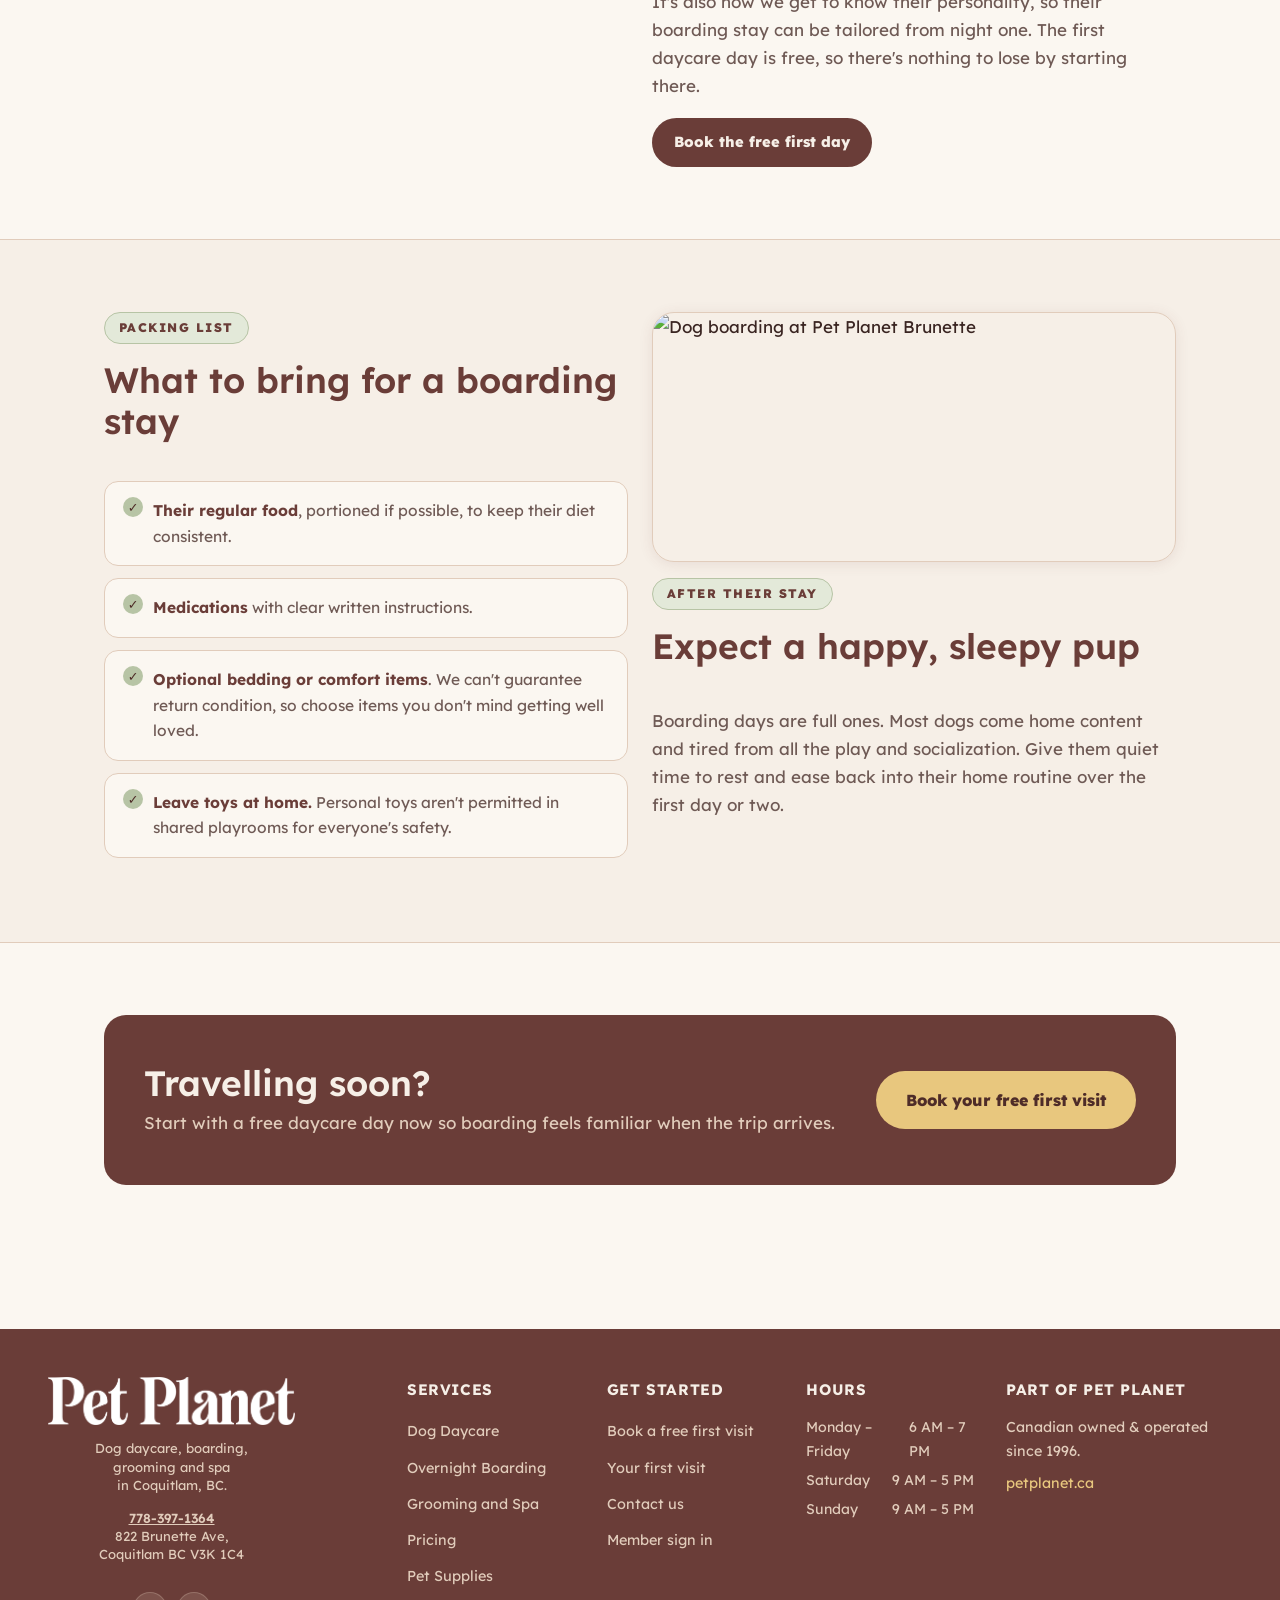
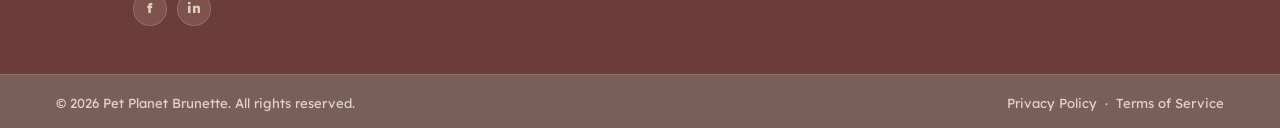
==== commit 89ee0793: "Add HubSpot tracking code to all pages Installs the HubSpot embed script (portal 343526399) site-wid" ====
--- a/boarding.html
+++ b/boarding.html
@@ -28,7 +28,7 @@
     <button class="nav-toggle" aria-expanded="false" aria-label="Open menu">&#9776;</button>
     <nav class="main-nav">
       <a href="index.html">Daycare</a>
-      <a href="first-visit.html">First Visit</a>
+      <a href="first-visit.html">Your First Visit</a>
       <a href="boarding.html" class="active">Boarding</a>
       <a href="grooming.html">Grooming</a>
       <a href="pricing.html">Pricing</a>
@@ -36,7 +36,7 @@
       <a href="contact.html">Contact</a>
     </nav>
     <div class="header-cta">
-      
+      <a class="signin-link" href="https://petplanetdaycare.portal.gingrapp.com/public/login">Member sign in</a>
       <a class="btn btn-primary btn-sm" href="book.html">Book free visit</a>
     </div>
   </div>
@@ -175,5 +175,8 @@
     <a href="https://petplanet.ca/policies/terms-of-service">Terms of Service</a>
   </span>
 </div><script src="assets/app.js"></script>
+<!-- Start of HubSpot Embed Code -->
+<script type="text/javascript" id="hs-script-loader" async defer src="//js-na3.hs-scripts.com/343526399.js"></script>
+<!-- End of HubSpot Embed Code -->
 </body>
 </html>
--- a/assets/styles.css
+++ b/assets/styles.css
@@ -868,7 +868,7 @@
 .footer-legal a:hover { color: var(--butter); }
 
 /* Mobile nav CTA button — hidden on desktop, shown inside hamburger menu */
-.nav-cta-mobile { display: none; }
+.nav-cta-mobile { display: none !important; }
 
 /* Responsive */
 @media (max-width: 920px) {
@@ -899,7 +899,7 @@
   .signin-link { display: none; }
   /* Hide header CTA button — shown inside nav instead */
   .header-cta .btn { display: none; }
-  .nav-cta-mobile { display: inline-flex; margin-top: 12px; width: 100%; justify-content: center; }
+  .main-nav.open .nav-cta-mobile { display: inline-flex !important; margin-top: 12px; width: 100%; justify-content: center; }
 }
 
 @media (max-width: 600px) {
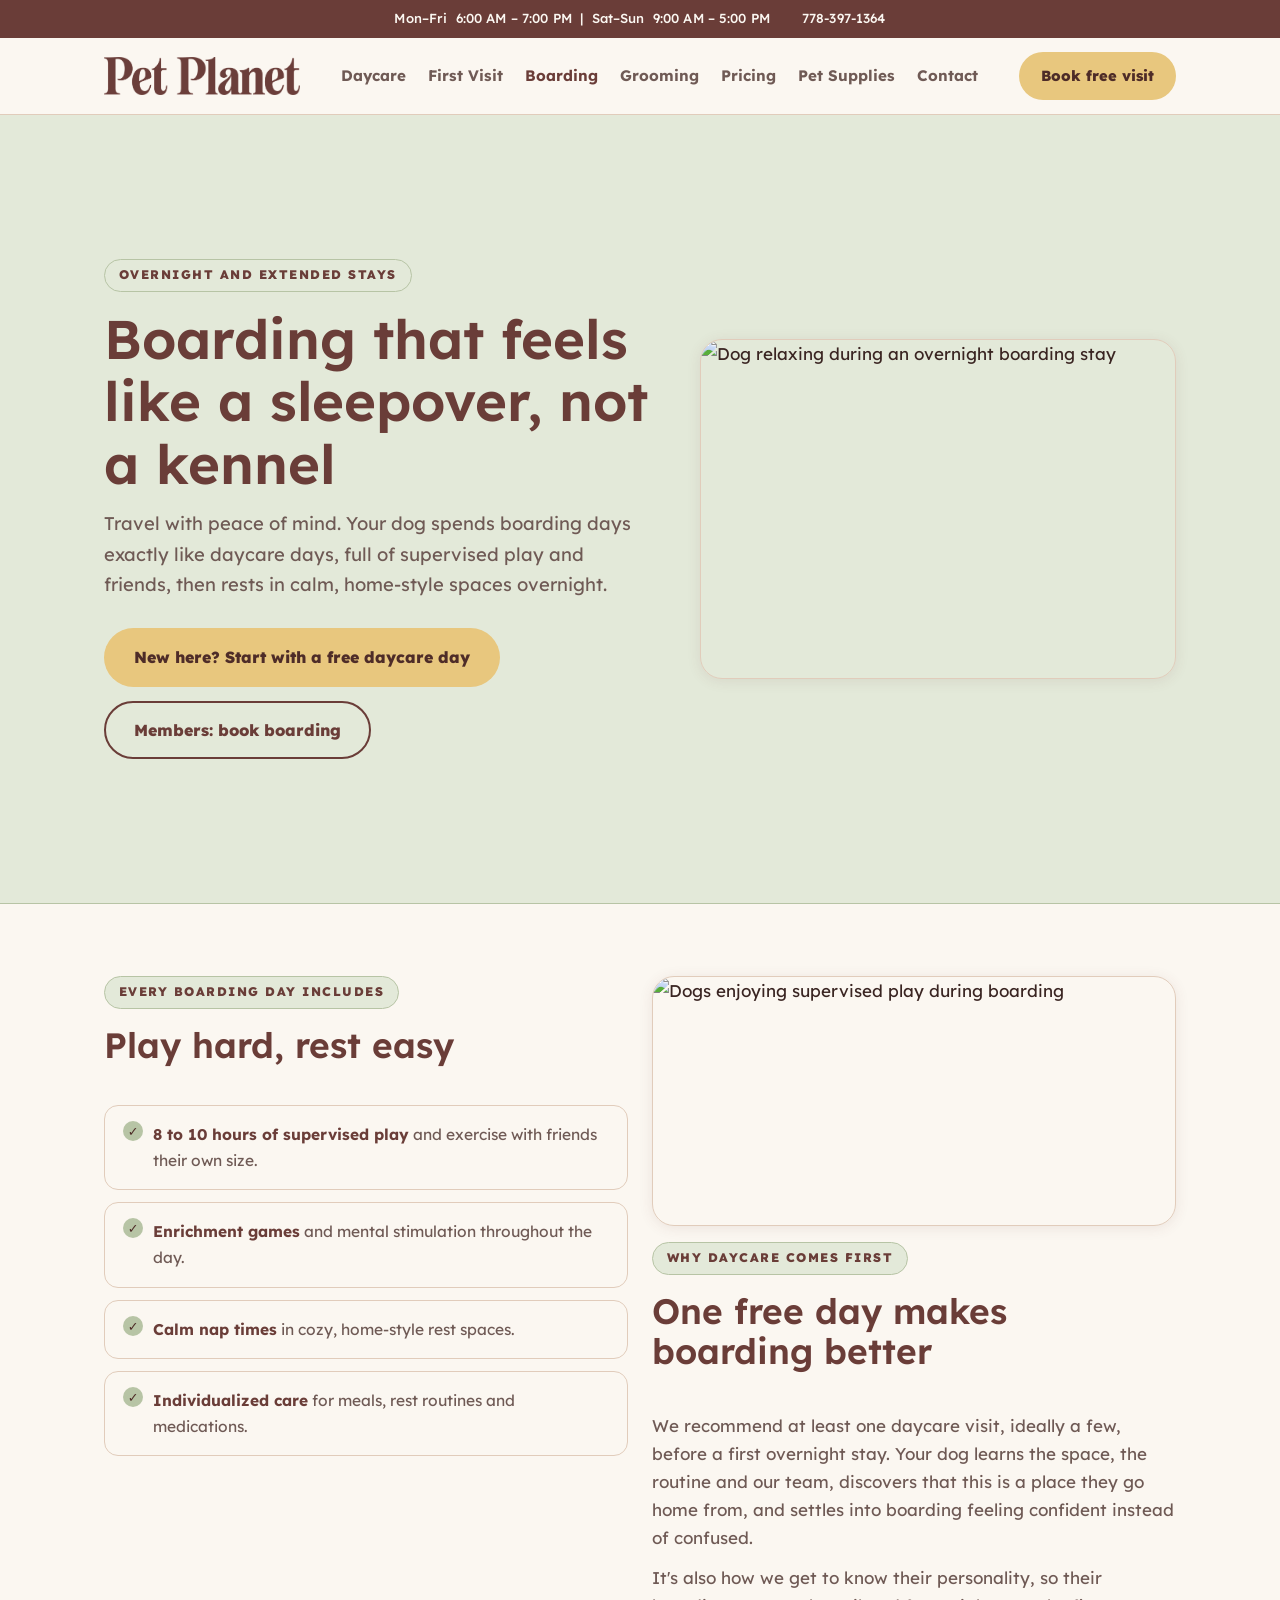
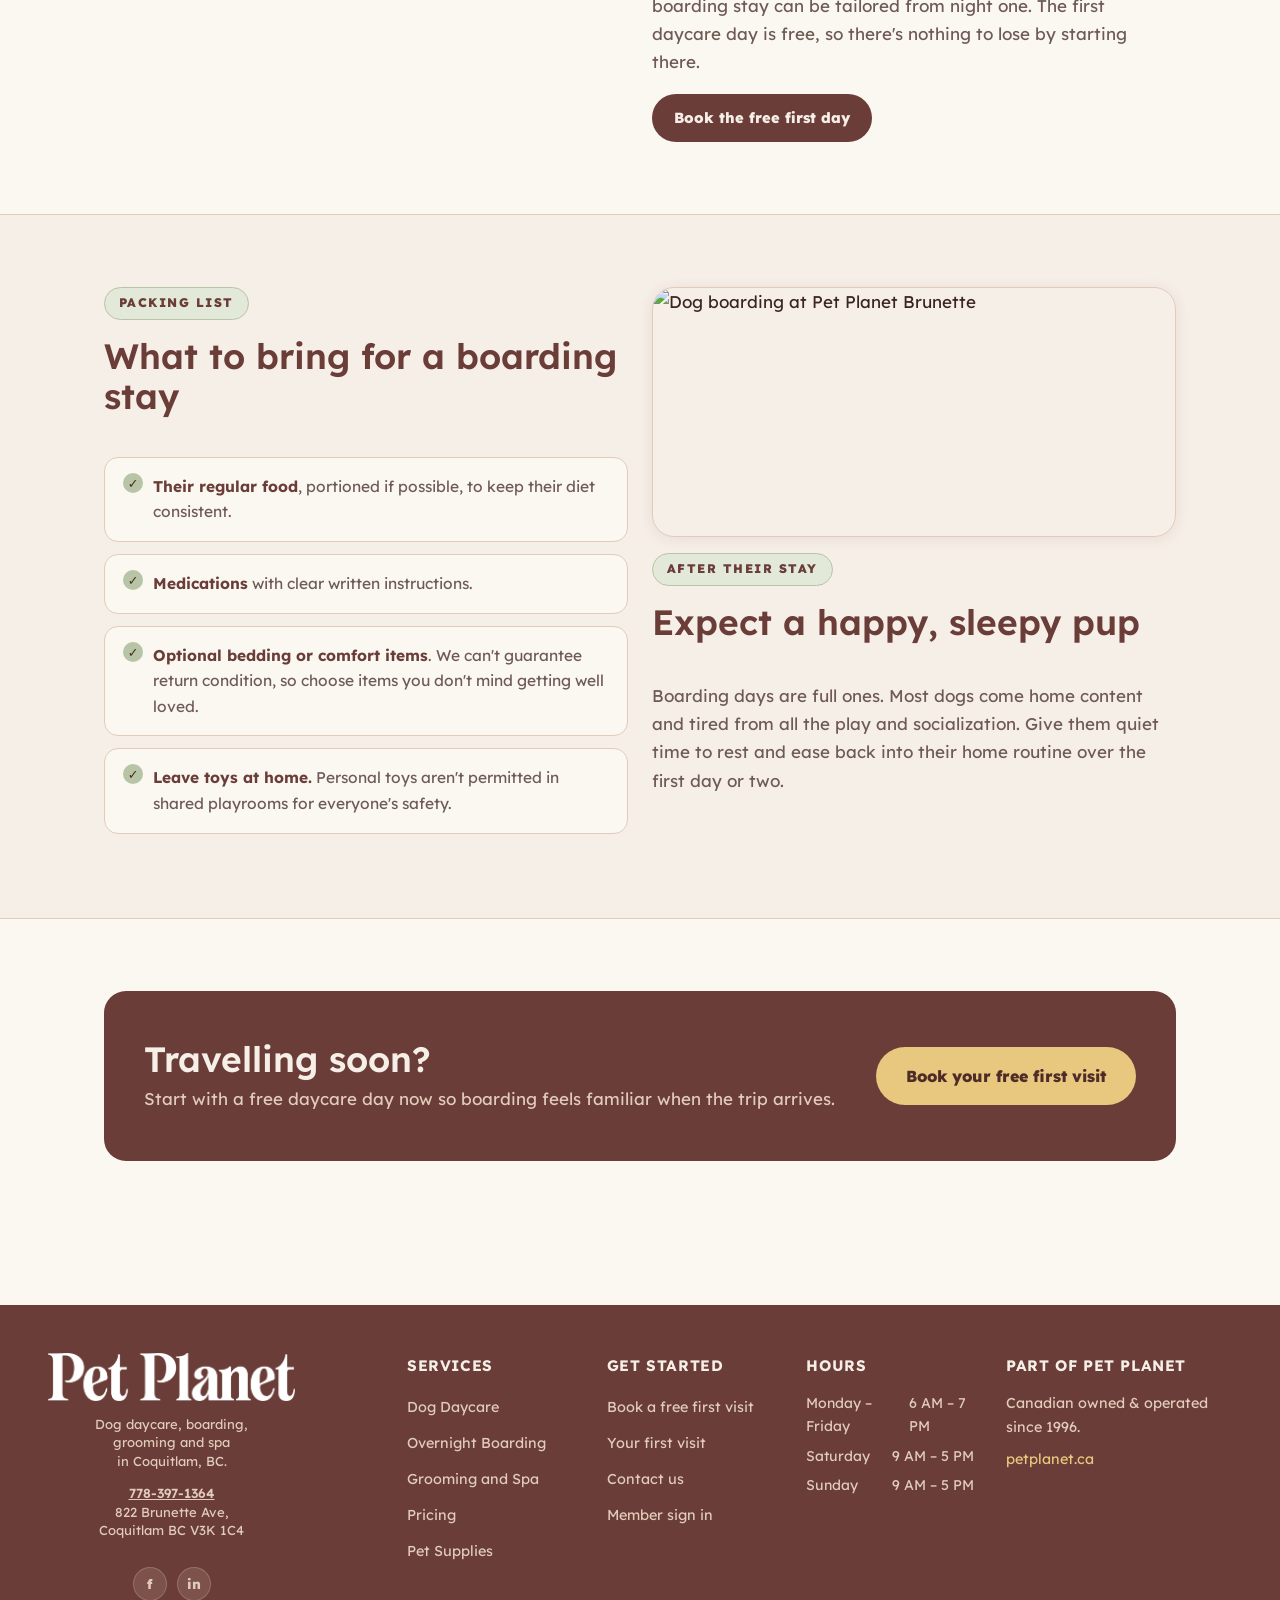
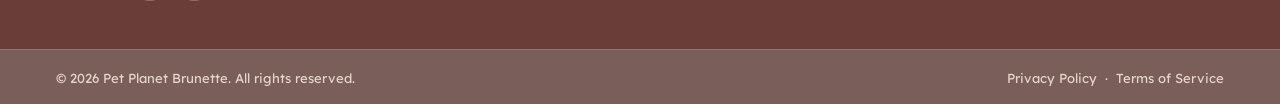
==== commit 9c591999: "Merge mobile optimization and nav simplification from great-bell, remove Campaign Monitor Merges in " ====
--- a/boarding.html
+++ b/boarding.html
@@ -28,7 +28,7 @@
     <button class="nav-toggle" aria-expanded="false" aria-label="Open menu">&#9776;</button>
     <nav class="main-nav">
       <a href="index.html">Daycare</a>
-      <a href="first-visit.html">Your First Visit</a>
+      <a href="first-visit.html">First Visit</a>
       <a href="boarding.html" class="active">Boarding</a>
       <a href="grooming.html">Grooming</a>
       <a href="pricing.html">Pricing</a>
@@ -36,7 +36,7 @@
       <a href="contact.html">Contact</a>
     </nav>
     <div class="header-cta">
-      <a class="signin-link" href="https://petplanetdaycare.portal.gingrapp.com/public/login">Member sign in</a>
+      
       <a class="btn btn-primary btn-sm" href="book.html">Book free visit</a>
     </div>
   </div>
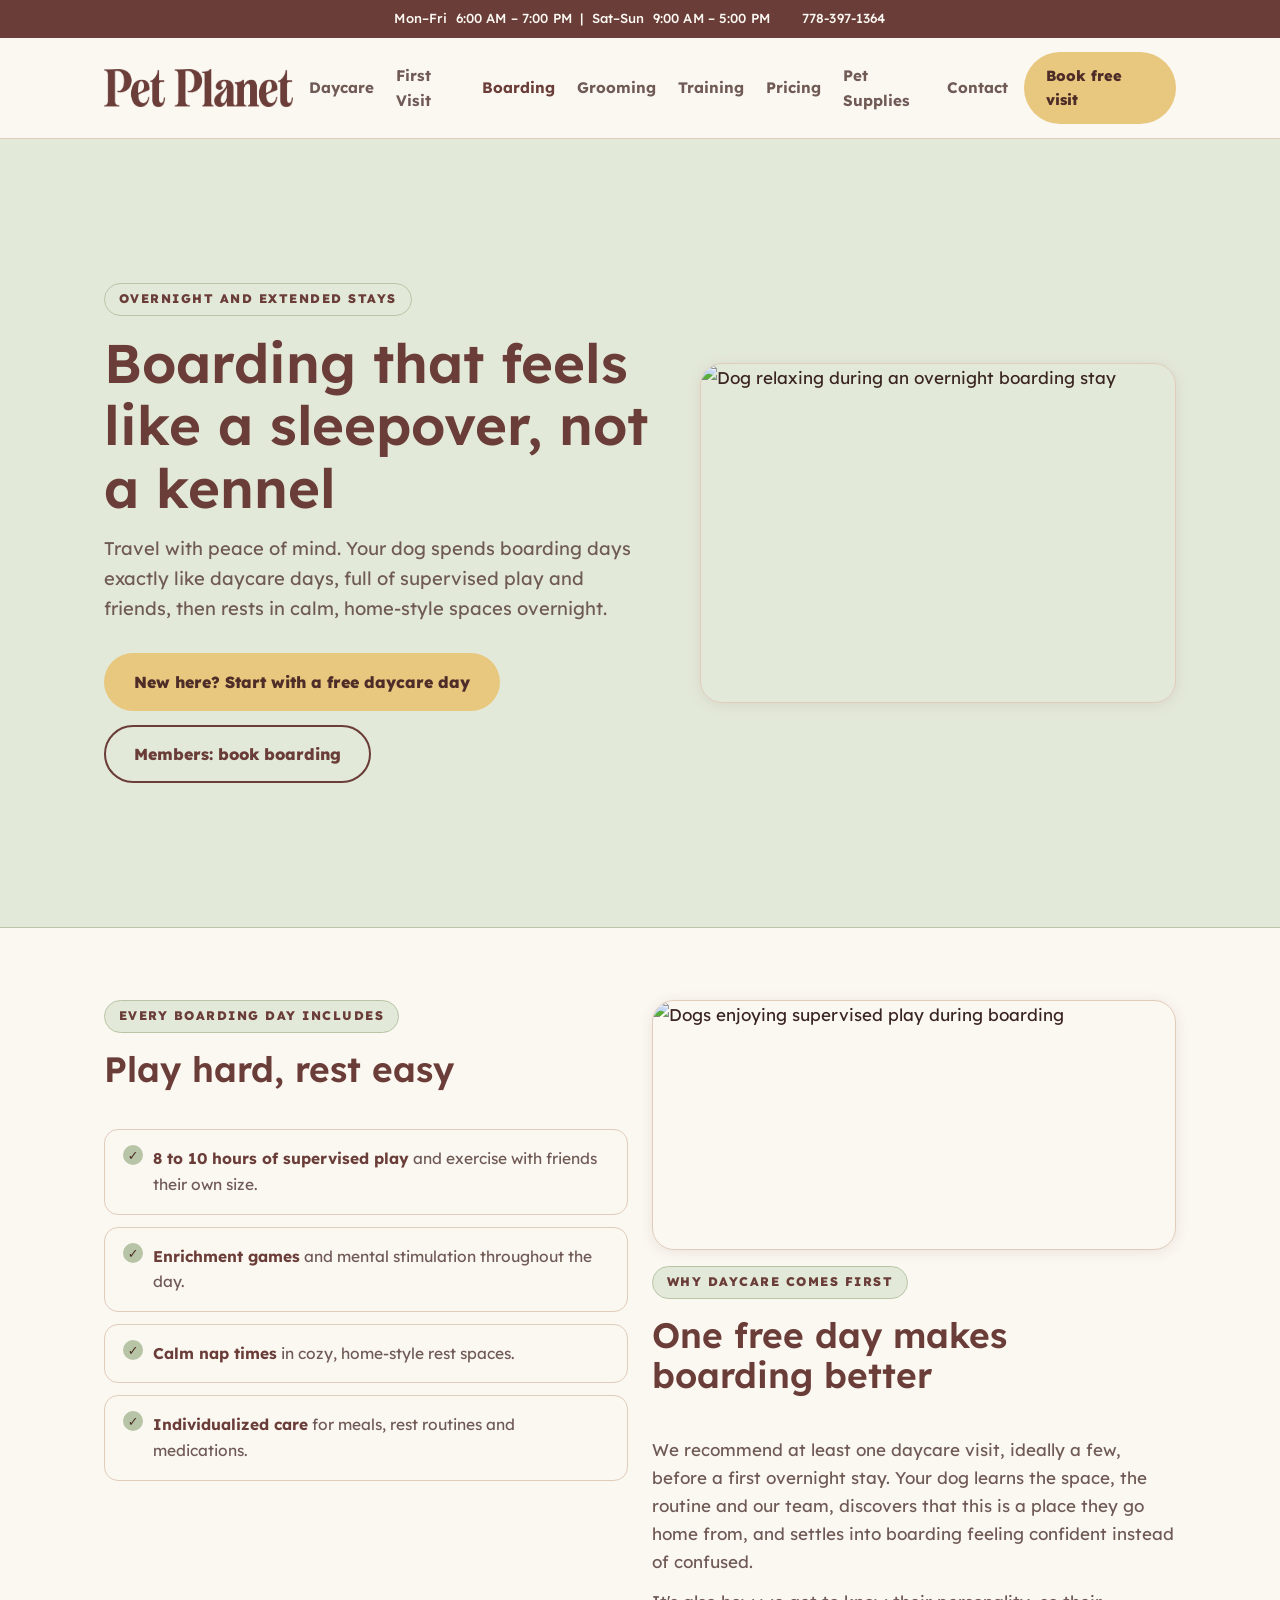
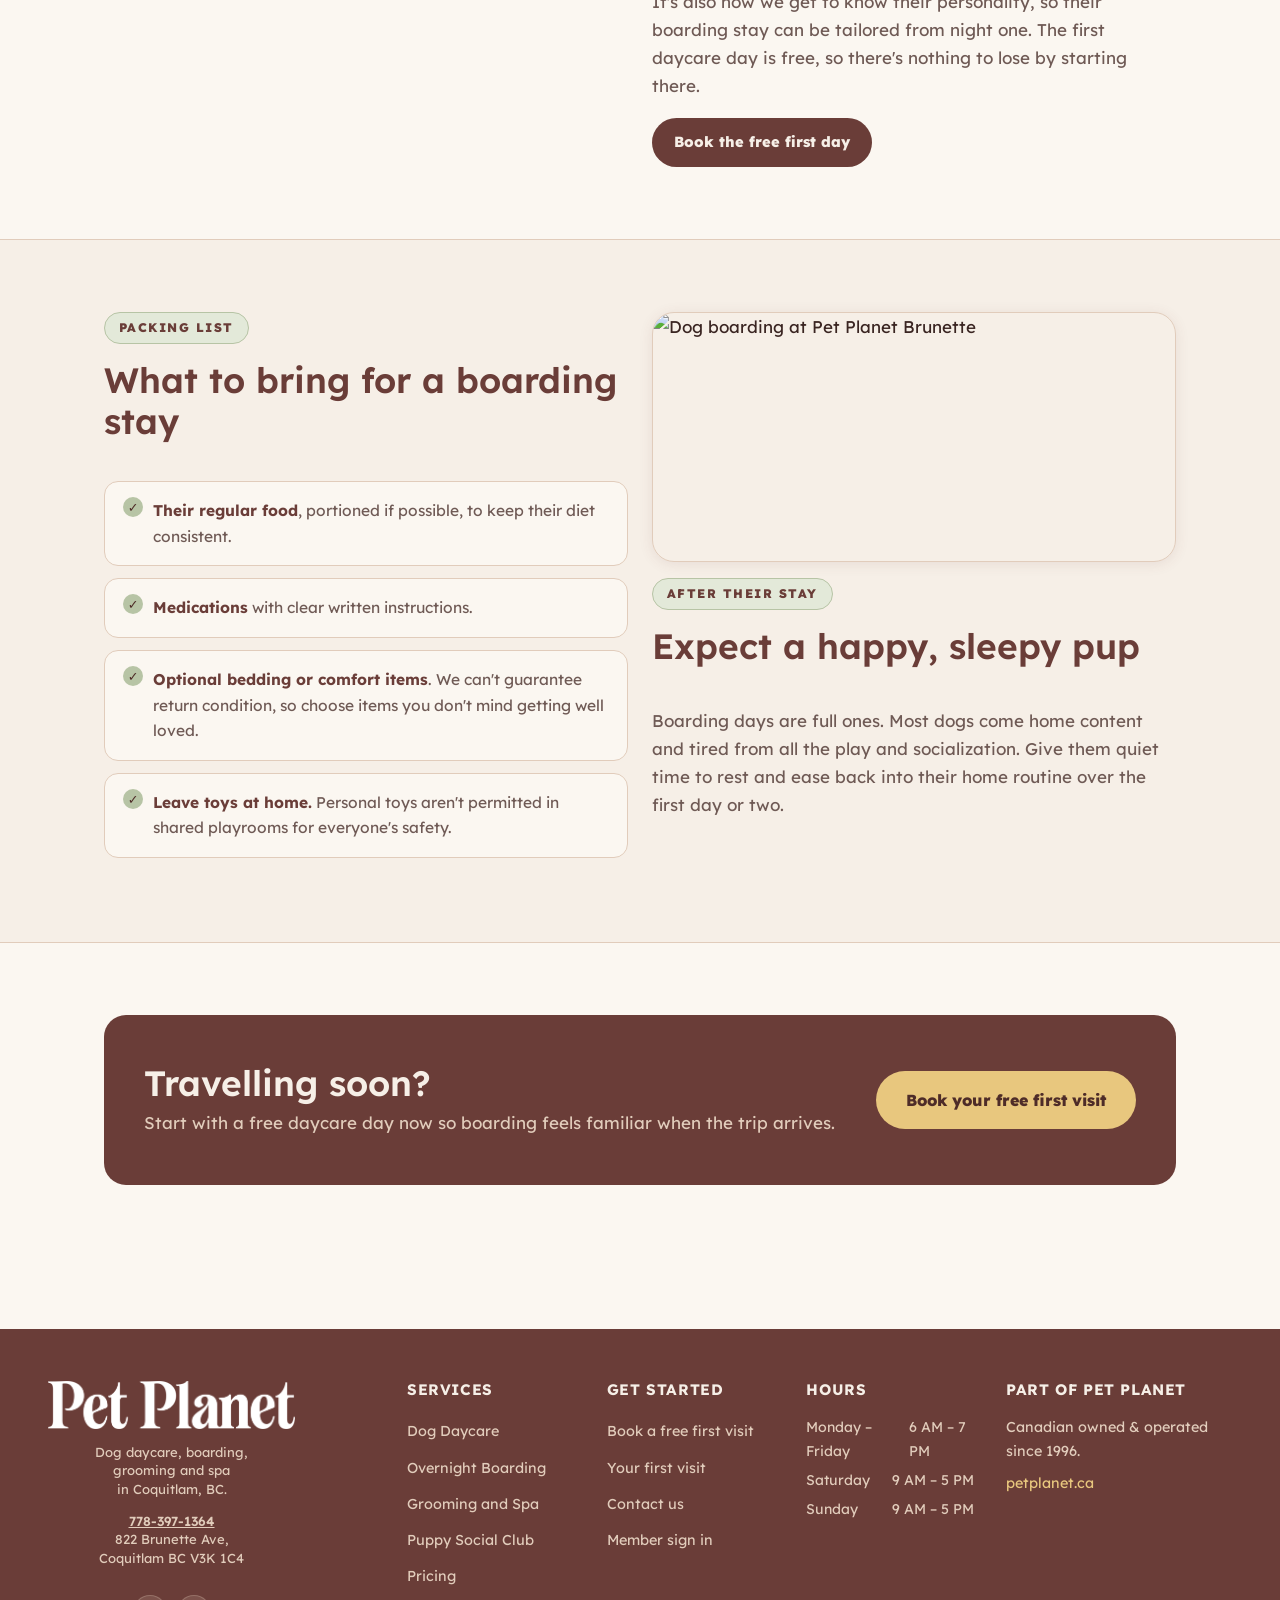
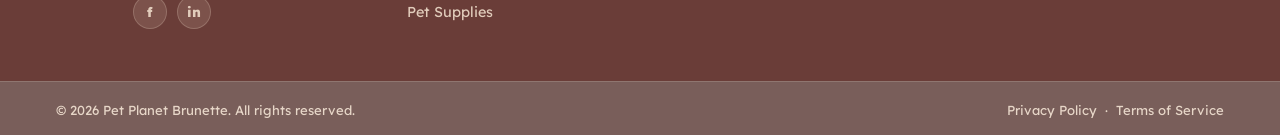
==== commit 1e08f1a6: "Add Puppy Social Club training page New training.html page covering the 3-week Puppy Social Club pro" ====
--- a/boarding.html
+++ b/boarding.html
@@ -1,6 +1,15 @@
 <!DOCTYPE html>
 <html lang="en">
 <head>
+<!-- Google tag (gtag.js) -->
+<script async src="https://www.googletagmanager.com/gtag/js?id=G-MD1CS3MQ7S"></script>
+<script>
+  window.dataLayer = window.dataLayer || [];
+  function gtag(){dataLayer.push(arguments);}
+  gtag('js', new Date());
+
+  gtag('config', 'G-MD1CS3MQ7S');
+</script>
 <meta charset="UTF-8">
 <meta name="viewport" content="width=device-width, initial-scale=1">
 <title>Overnight Dog Boarding in Coquitlam | Pet Planet Brunette</title>
@@ -31,6 +40,7 @@
       <a href="first-visit.html">First Visit</a>
       <a href="boarding.html" class="active">Boarding</a>
       <a href="grooming.html">Grooming</a>
+      <a href="training.html">Training</a>
       <a href="pricing.html">Pricing</a>
       <a href="pet-supplies.html">Pet Supplies</a>
       <a href="contact.html">Contact</a>
@@ -142,6 +152,7 @@
         <li><a href="index.html">Dog Daycare</a></li>
         <li><a href="boarding.html">Overnight Boarding</a></li>
         <li><a href="grooming.html">Grooming and Spa</a></li>
+        <li><a href="training.html">Puppy Social Club</a></li>
         <li><a href="pricing.html">Pricing</a></li>
         <li><a href="pet-supplies.html">Pet Supplies</a></li>
       </ul>
@@ -174,9 +185,6 @@
     <a href="https://petplanet.ca/policies/privacy-policy">Privacy Policy</a> &nbsp;&middot;&nbsp;
     <a href="https://petplanet.ca/policies/terms-of-service">Terms of Service</a>
   </span>
-</div><script src="assets/app.js"></script>
-<!-- Start of HubSpot Embed Code -->
-<script type="text/javascript" id="hs-script-loader" async defer src="//js-na3.hs-scripts.com/343526399.js"></script>
-<!-- End of HubSpot Embed Code -->
+</div><script src="assets/app.js?v=20261023"></script>
 </body>
 </html>
--- a/assets/styles.css
+++ b/assets/styles.css
@@ -977,6 +977,14 @@
     display: block !important;
   }
 }
+/* Summer sale banner mobile */
+@media (max-width: 700px) {
+  .summer-sale-banner { grid-template-columns: 1fr !important; }
+  .summer-sale-banner .sale-img { min-height: 200px !important; }
+  .summer-sale-banner .sale-text { padding: 32px 24px 24px !important; }
+  .summer-sale-banner h2 { font-size: 2.2rem !important; }
+}
+
 @media (prefers-reduced-motion: reduce) {
   * { transition: none !important; animation: none !important; }
   html { scroll-behavior: auto; }
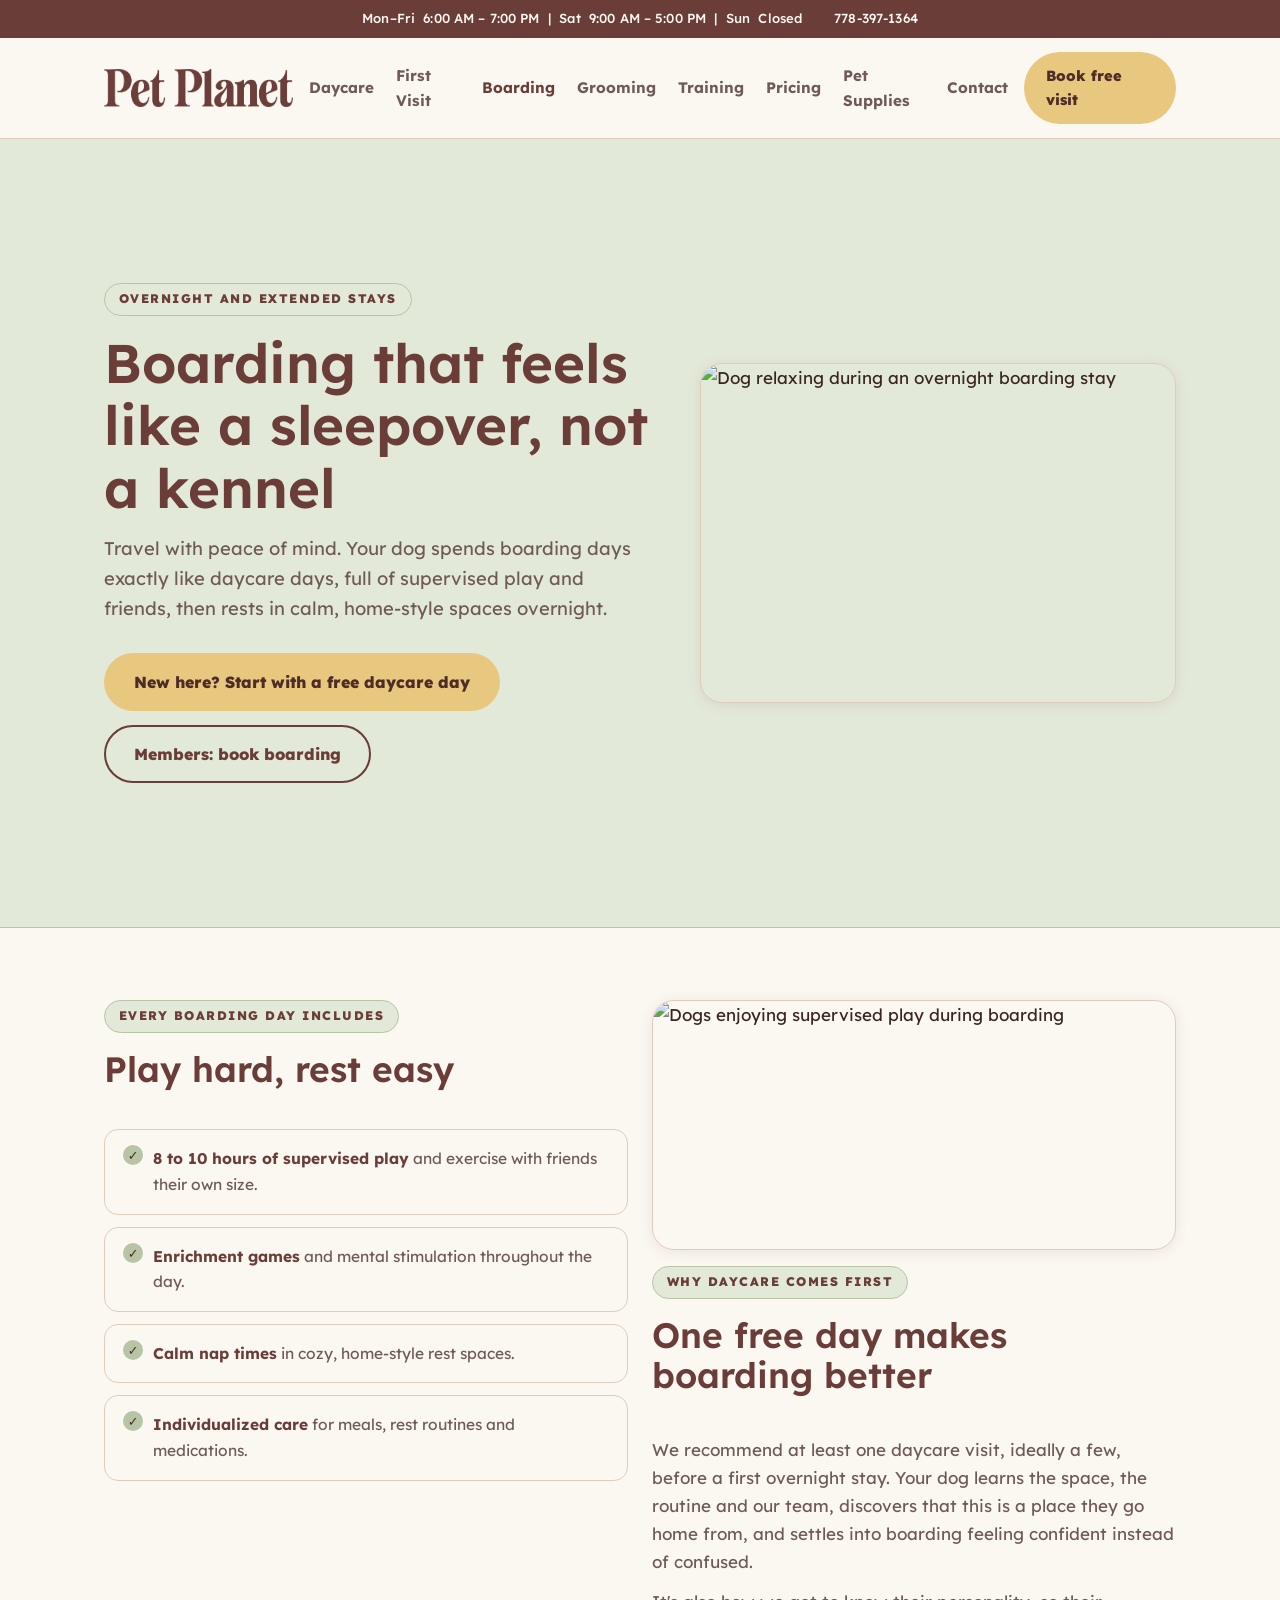
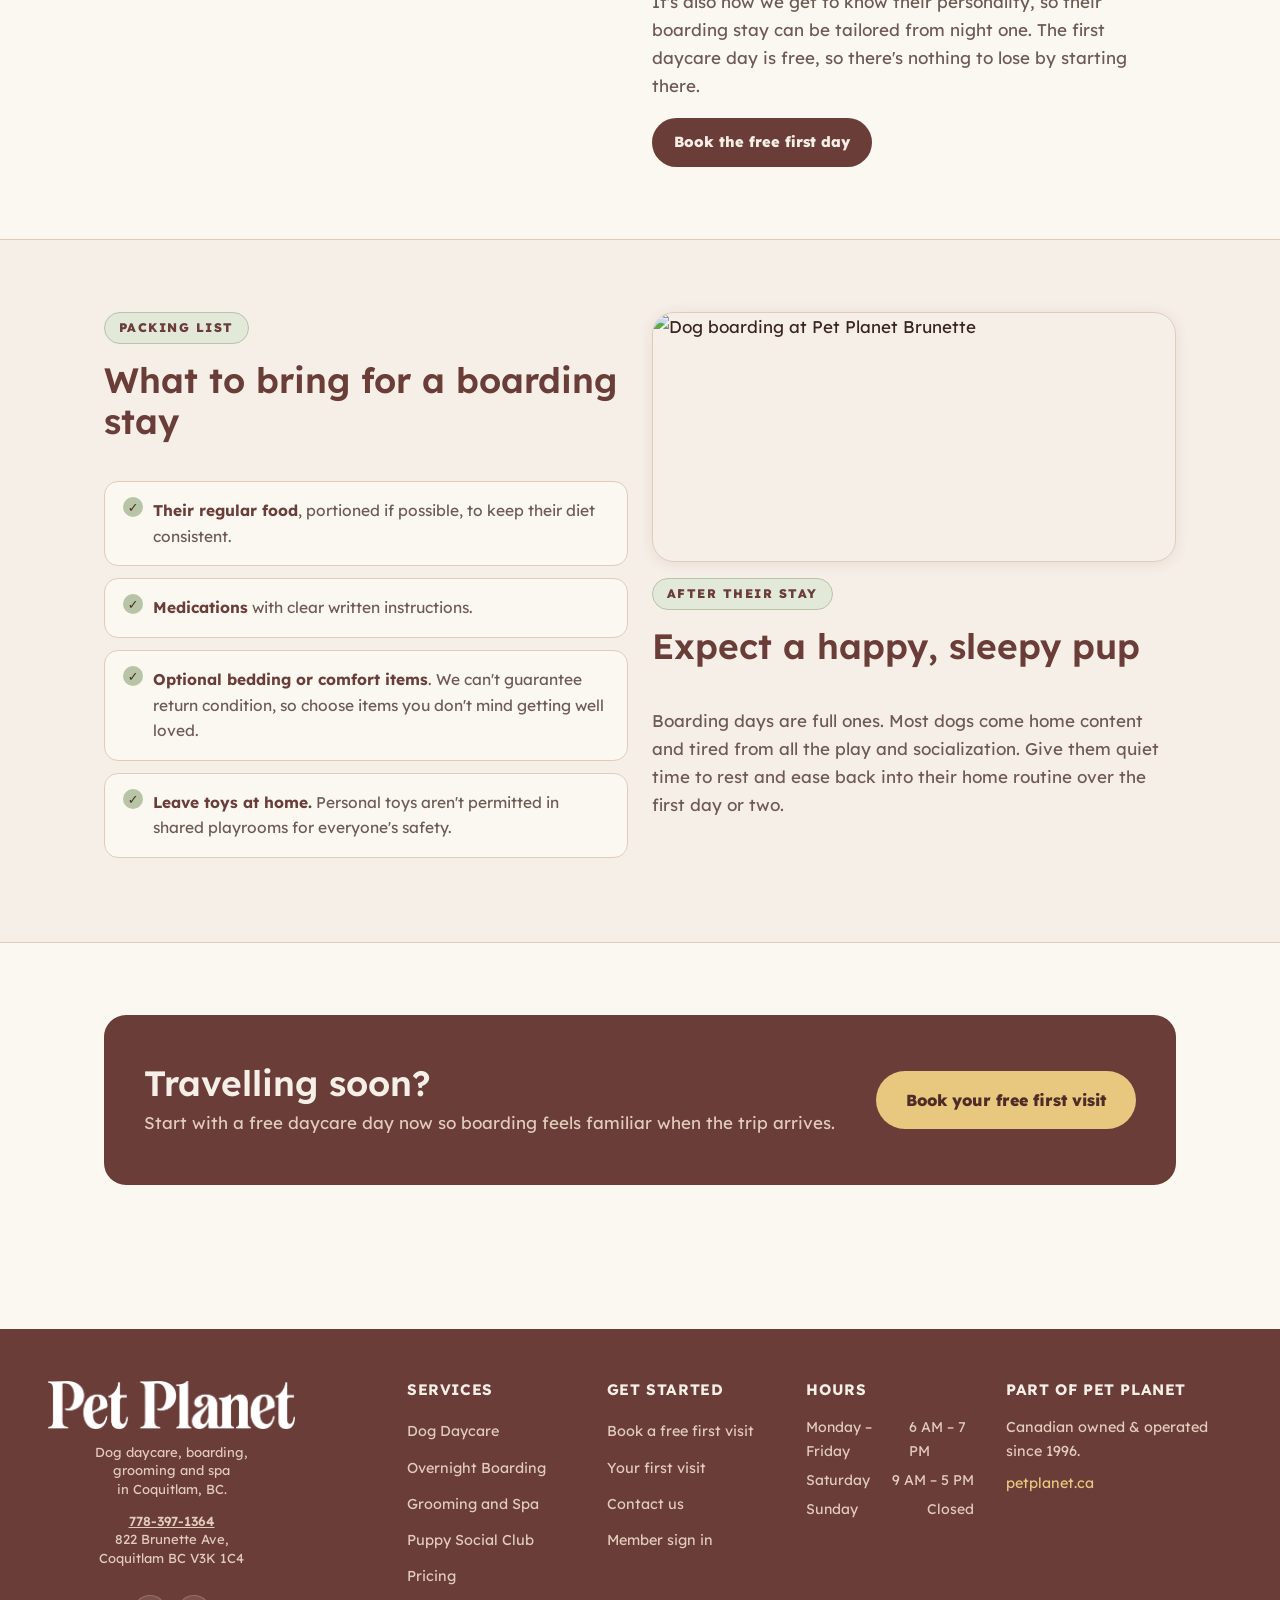
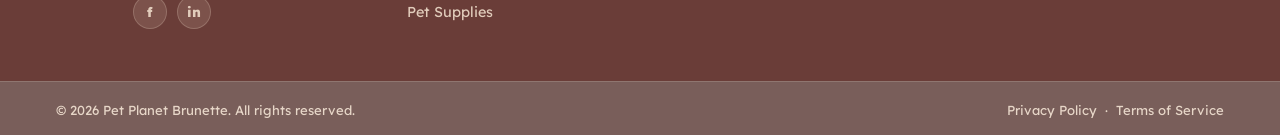
==== commit 29792a13: "Update hours: Sunday closed, top-bar shows Sat/Sun separately - Footer hours-row: Sunday changed fro" ====
--- a/boarding.html
+++ b/boarding.html
@@ -22,7 +22,7 @@
 <body>
 
 <div class="top-bar">
-  <span>Mon&ndash;Fri &nbsp;6:00 AM &ndash; 7:00 PM &nbsp;|&nbsp; Sat&ndash;Sun &nbsp;9:00 AM &ndash; 5:00 PM</span>
+  <span>Mon&ndash;Fri &nbsp;6:00 AM &ndash; 7:00 PM &nbsp;|&nbsp; Sat &nbsp;9:00 AM &ndash; 5:00 PM &nbsp;|&nbsp; Sun &nbsp;Closed</span>
   <span><a href="tel:7783971364">778-397-1364</a></span>
 </div>
 <header class="site-header">
@@ -170,7 +170,7 @@
       <h4>Hours</h4>
       <div class="hours-row"><span>Monday &ndash; Friday</span><span>6 AM &ndash; 7 PM</span></div>
       <div class="hours-row"><span>Saturday</span><span>9 AM &ndash; 5 PM</span></div>
-      <div class="hours-row"><span>Sunday</span><span>9 AM &ndash; 5 PM</span></div>
+      <div class="hours-row"><span>Sunday</span><span>Closed</span></div>
     </div>
     <div>
       <h4>Part of Pet Planet</h4>
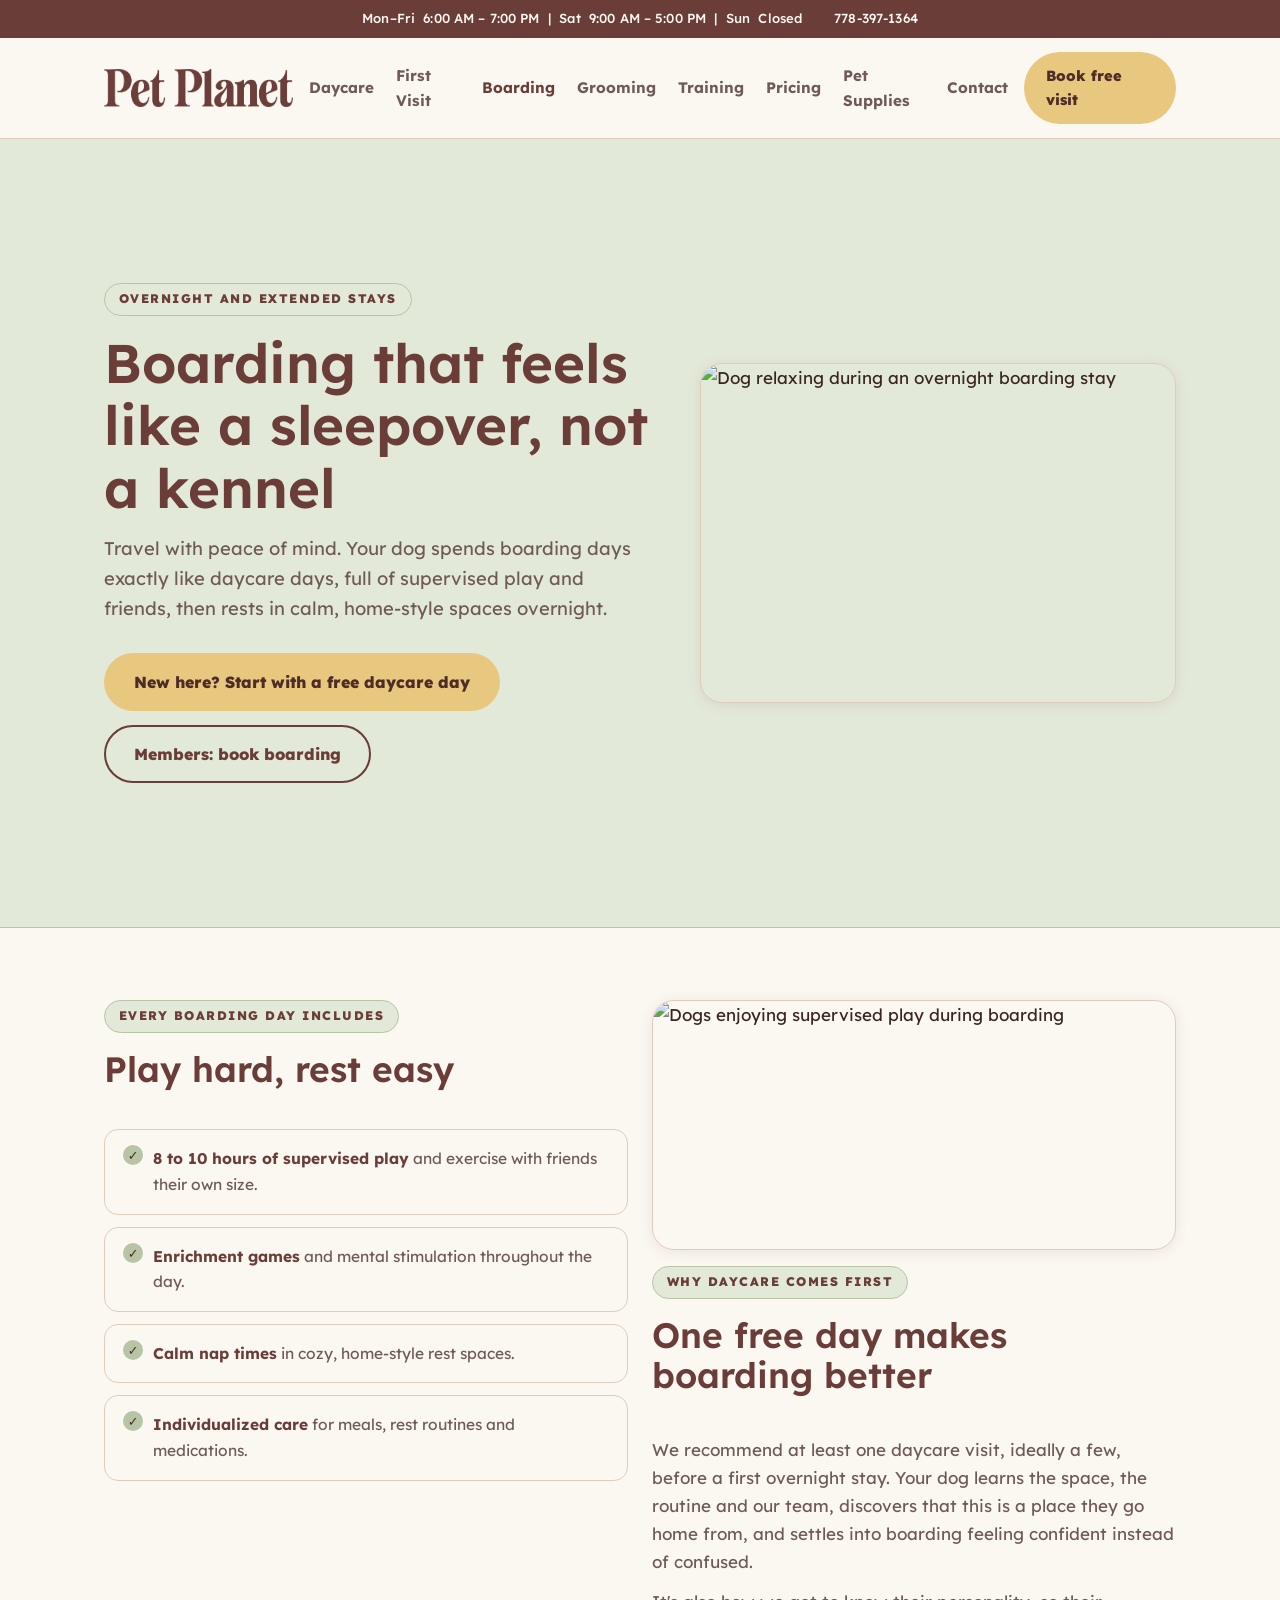
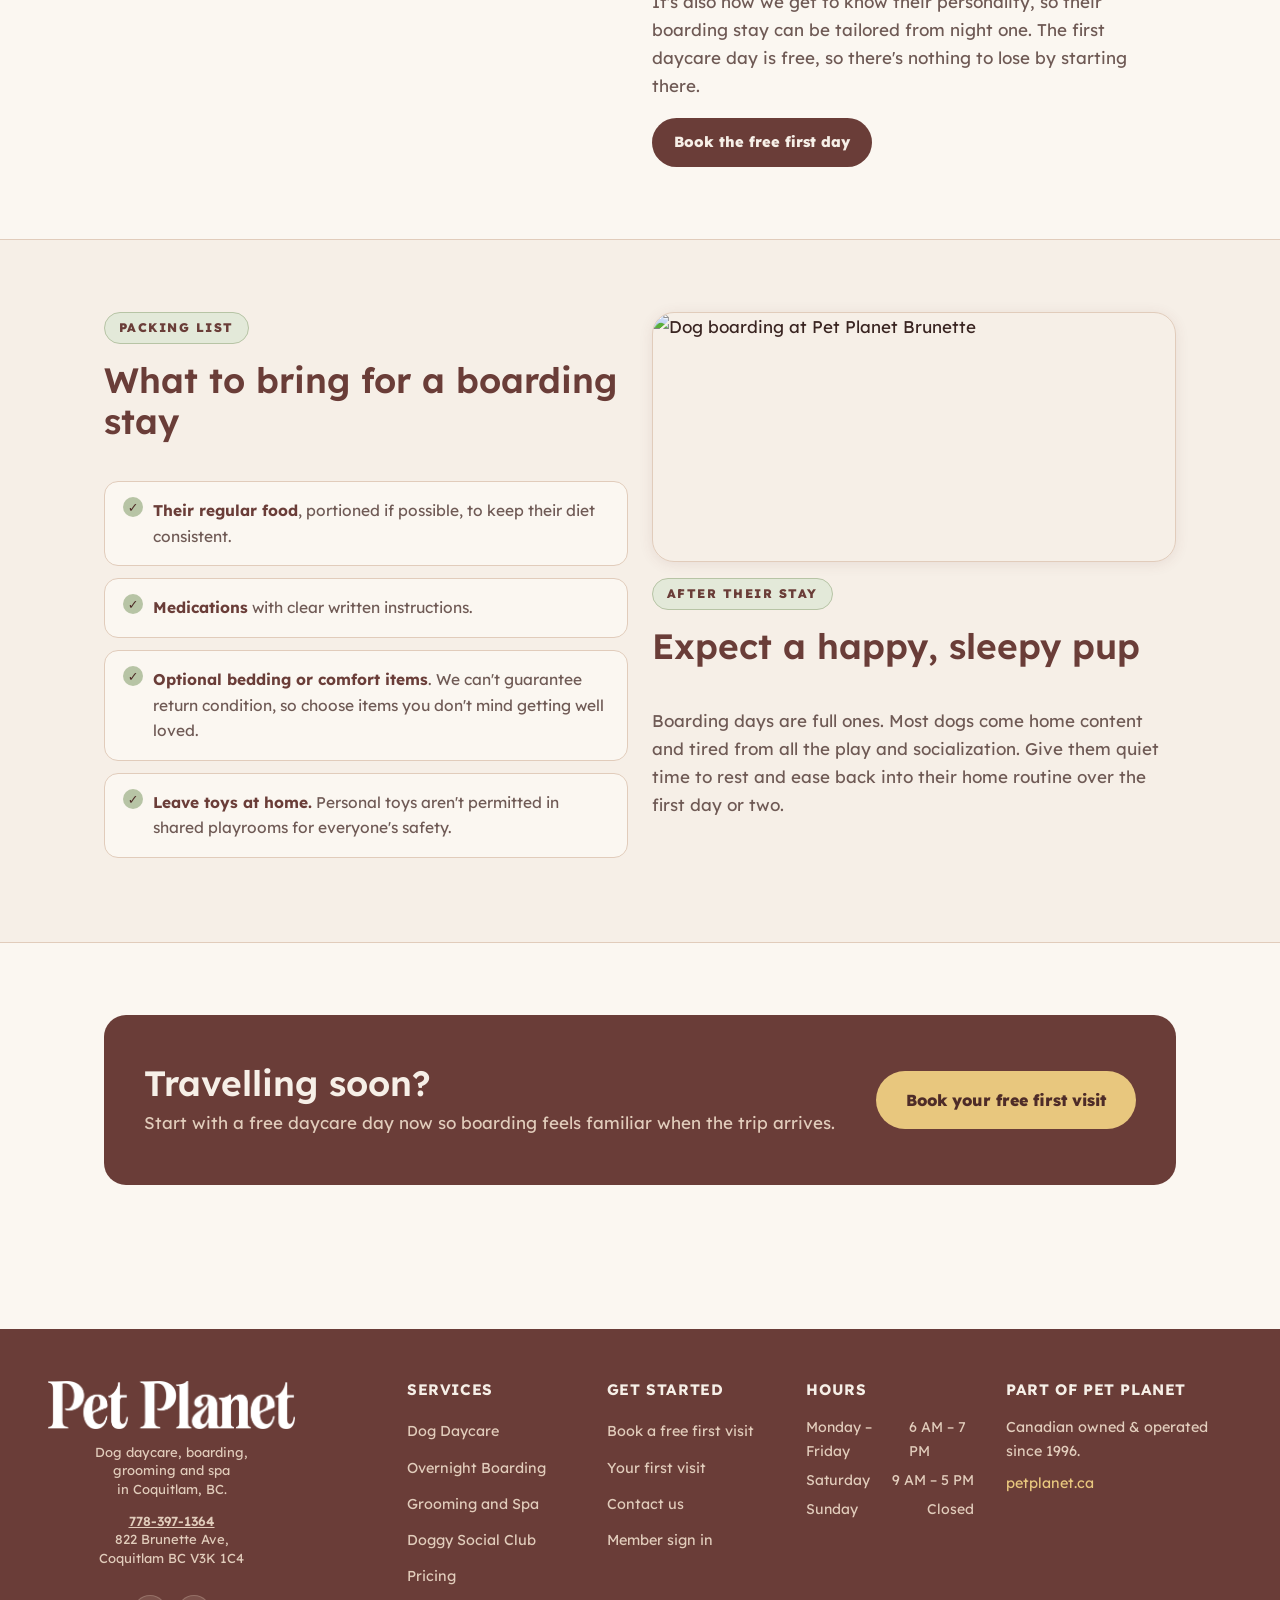
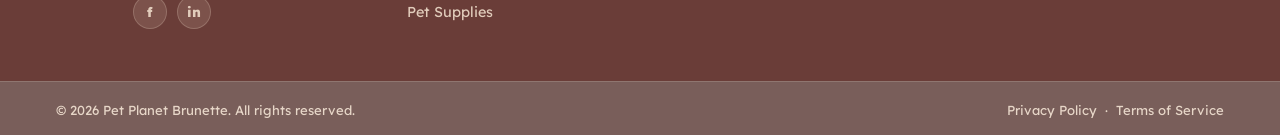
==== commit 955b17a7: "Rename Puppy Social Club to Doggy Social Club, update program details - training.html: rename to Dog" ====
--- a/boarding.html
+++ b/boarding.html
@@ -152,7 +152,7 @@
         <li><a href="index.html">Dog Daycare</a></li>
         <li><a href="boarding.html">Overnight Boarding</a></li>
         <li><a href="grooming.html">Grooming and Spa</a></li>
-        <li><a href="training.html">Puppy Social Club</a></li>
+        <li><a href="training.html">Doggy Social Club</a></li>
         <li><a href="pricing.html">Pricing</a></li>
         <li><a href="pet-supplies.html">Pet Supplies</a></li>
       </ul>
